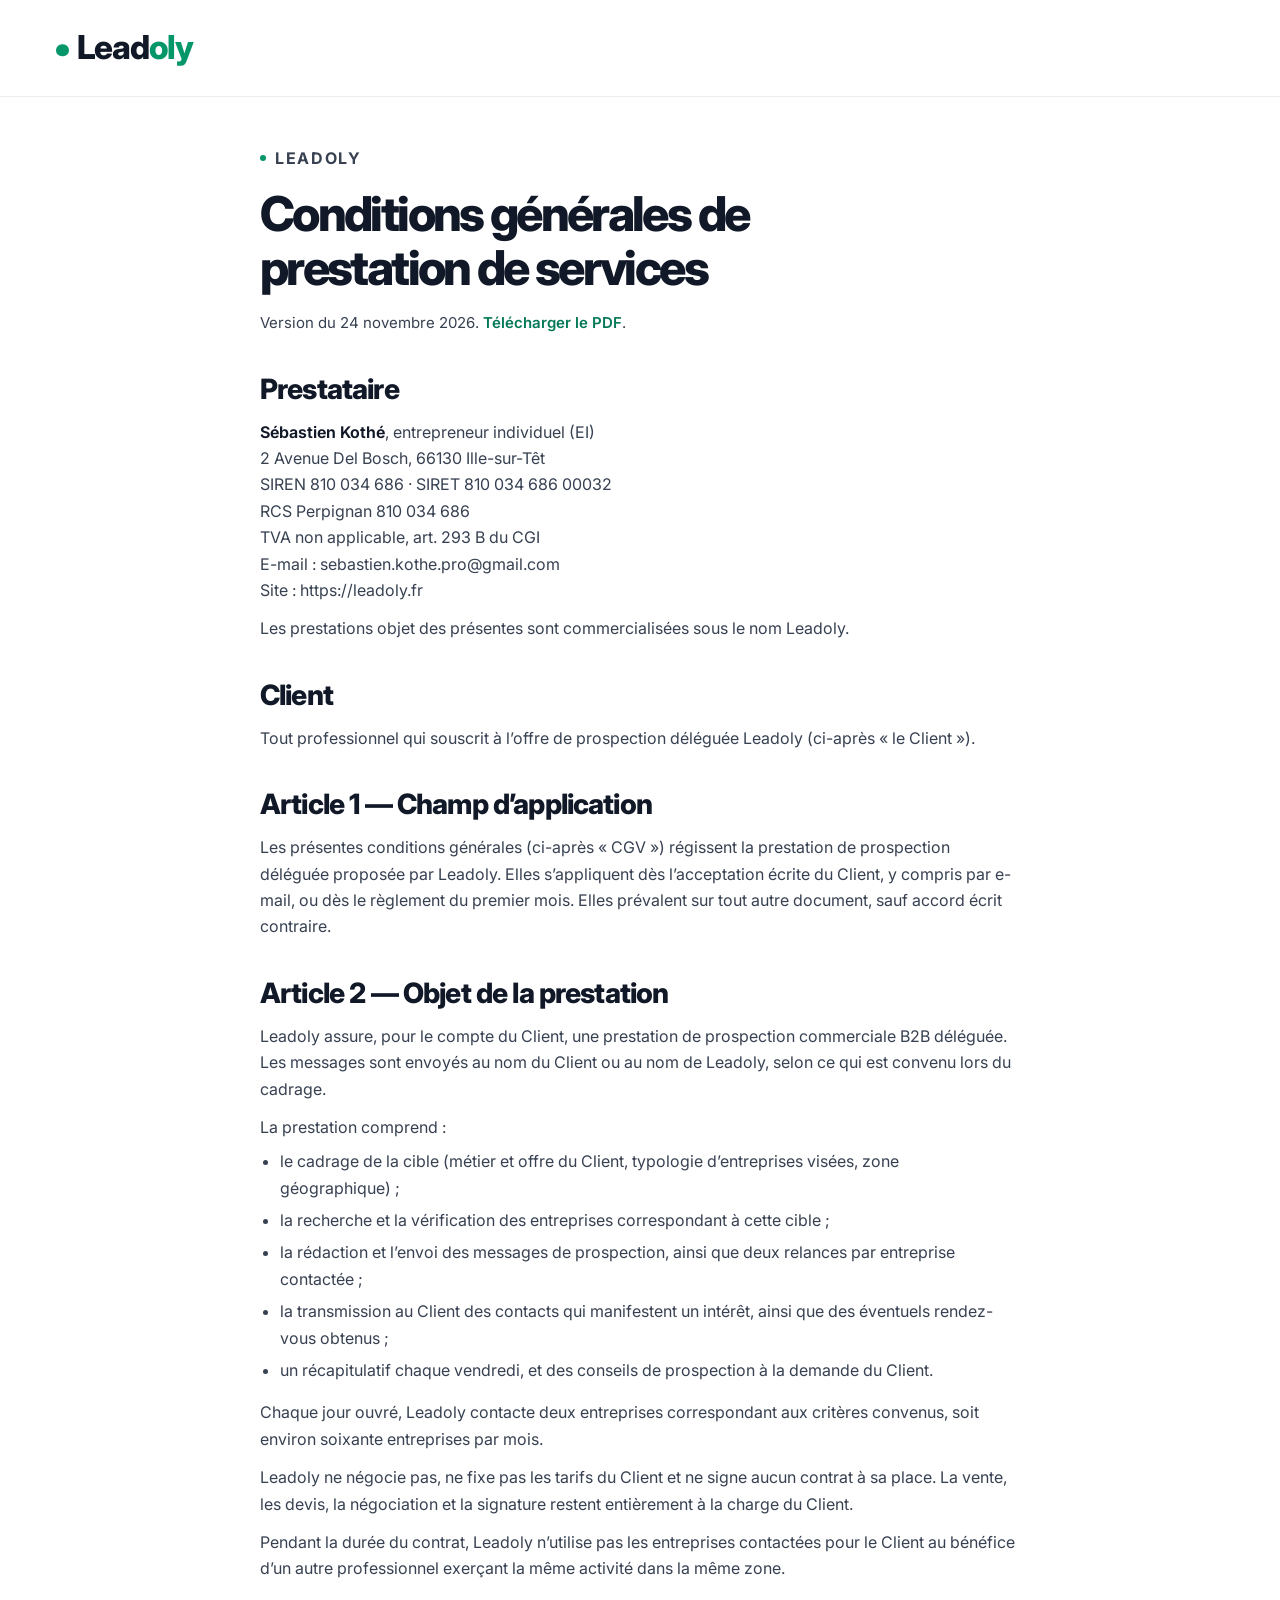
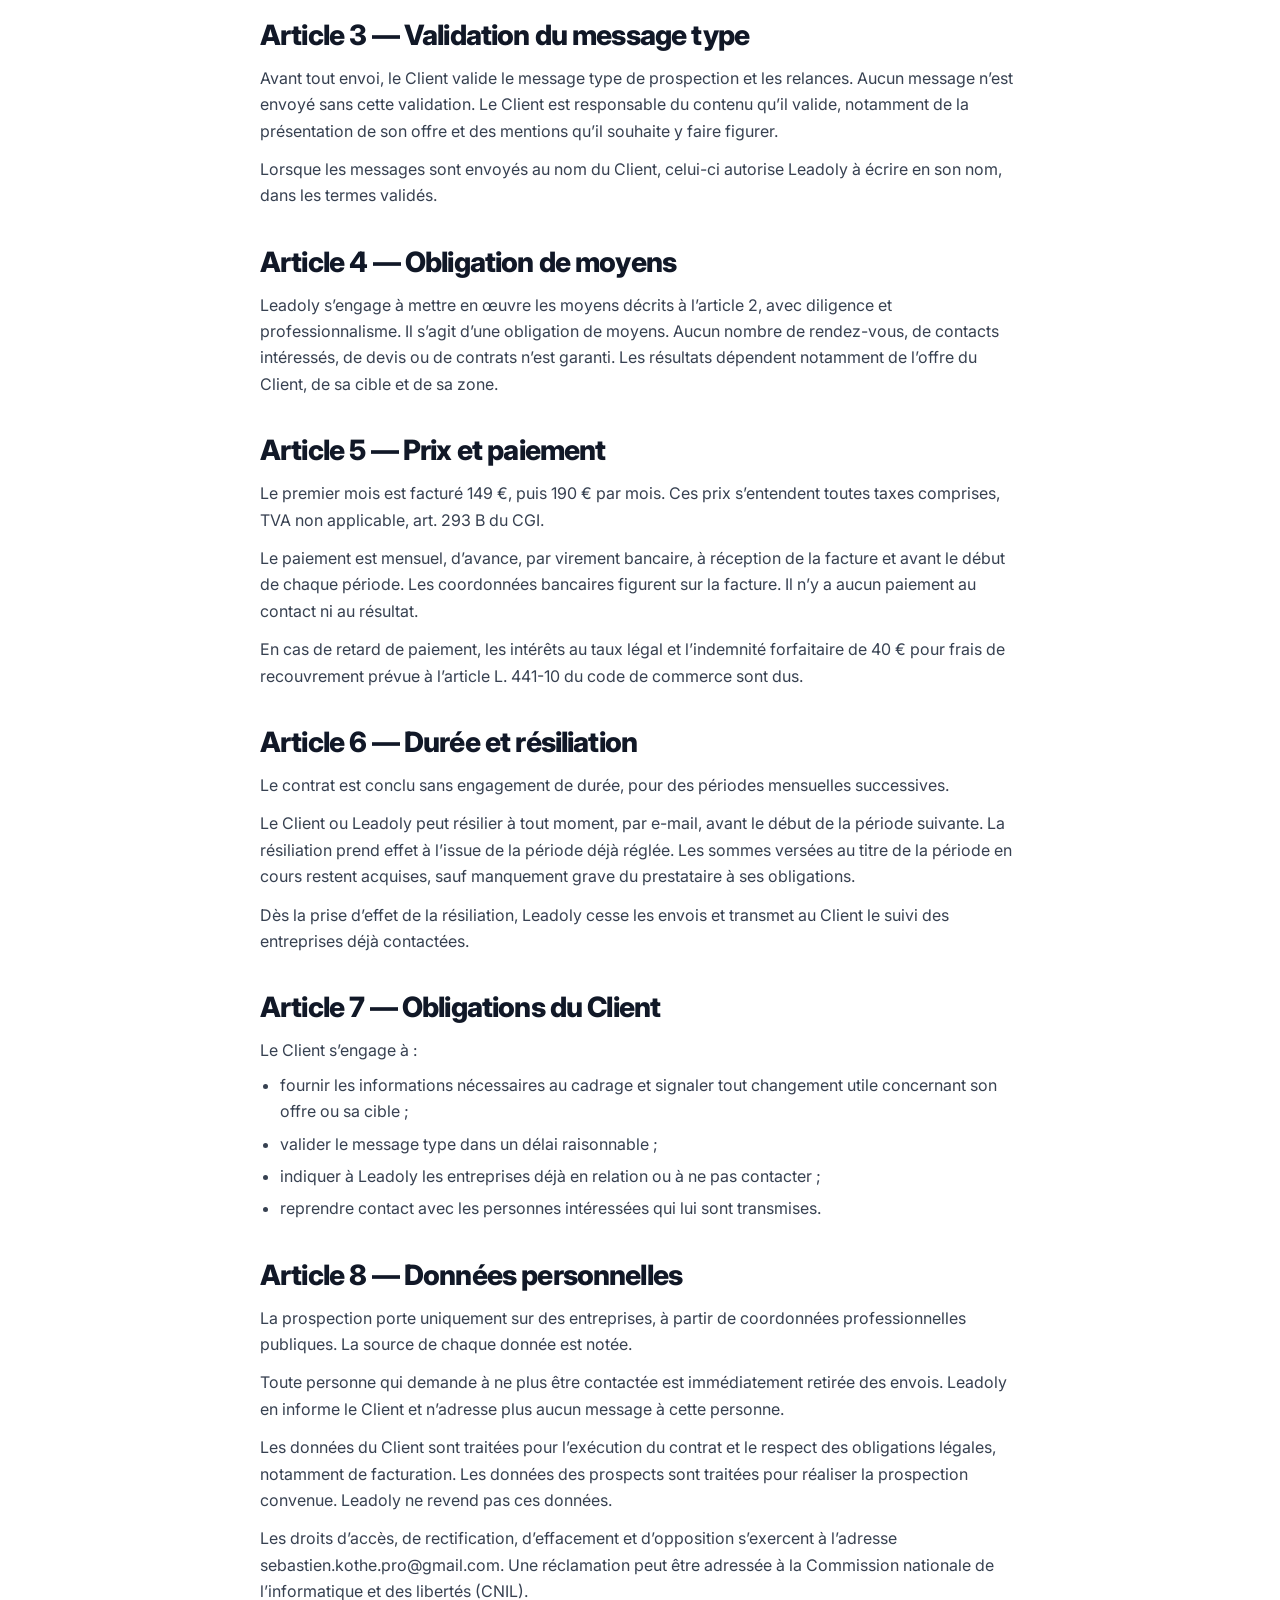
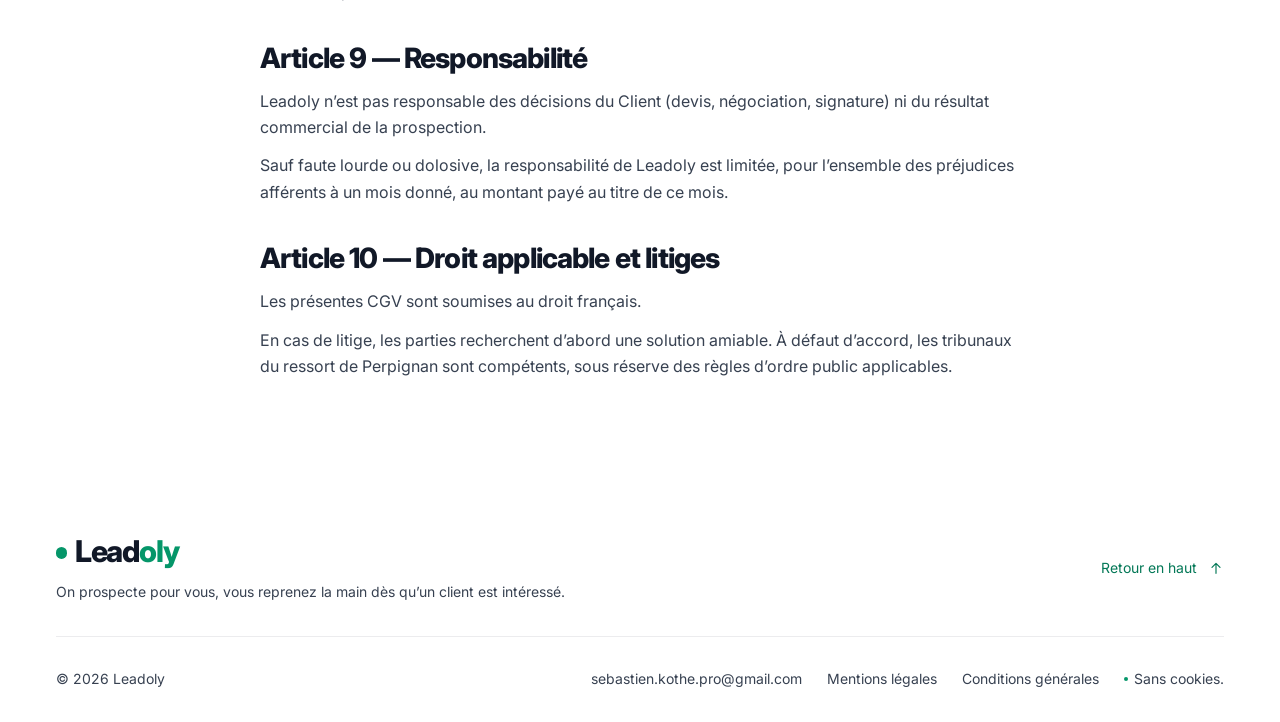
==== cgv/index.html @ 4cc39c80 "Textes : retrait de l'offre de listes, un seul volume, page Conditions générales Le site ne vend plu" ====
<!doctype html>
<html lang="fr" class="cgv-page">
<head>
  <meta charset="utf-8">
  <meta name="viewport" content="width=device-width, initial-scale=1">
  <title>Conditions générales de prestation — Leadoly</title>
  <meta name="description" content="Conditions générales de la prospection déléguée Leadoly : cadrage, contacts, relances, tarifs, durée, données personnelles et responsabilité.">
  <meta name="robots" content="index, follow">
  <meta name="theme-color" content="#059669">
  <meta name="color-scheme" content="light">
  <link rel="canonical" href="https://leadoly.fr/cgv/">
  <link rel="icon" href="/favicon.ico" sizes="16x16 32x32 48x48">
  <link rel="icon" href="/assets/favicon.svg" type="image/svg+xml">
  <link rel="icon" href="/assets/favicon-32.png" type="image/png" sizes="32x32">
  <link rel="apple-touch-icon" href="/apple-touch-icon.png">
  <link rel="preload" href="/assets/fonts/Inter-latin.var.woff2" as="font" type="font/woff2" crossorigin>
  <link rel="stylesheet" href="/css/style.css">
  <meta property="og:type" content="website">
  <meta property="og:locale" content="fr_FR">
  <meta property="og:site_name" content="Leadoly">
  <meta property="og:url" content="https://leadoly.fr/cgv/">
  <meta property="og:title" content="Conditions générales de prestation — Leadoly">
  <meta property="og:description" content="Conditions générales de la prospection déléguée Leadoly : cadrage, contacts, relances, tarifs, durée, données personnelles et responsabilité.">
  <meta property="og:image" content="https://leadoly.fr/assets/og-image.png">
  <meta property="og:image:width" content="1200">
  <meta property="og:image:height" content="630">
  <meta name="twitter:card" content="summary_large_image">
  <meta name="twitter:title" content="Conditions générales de prestation — Leadoly">
  <meta name="twitter:description" content="Conditions générales de la prospection déléguée Leadoly : cadrage, contacts, relances, tarifs, durée, données personnelles et responsabilité.">
  <meta name="twitter:image" content="https://leadoly.fr/assets/og-image.png">
  <script type="application/ld+json">
  {
    "@context": "https://schema.org",
    "@type": "WebPage",
    "@id": "https://leadoly.fr/cgv/#webpage",
    "url": "https://leadoly.fr/cgv/",
    "name": "Conditions générales de prestation — Leadoly",
    "description": "Conditions générales de la prospection déléguée Leadoly : cadrage, contacts, relances, tarifs, durée, données personnelles et responsabilité.",
    "inLanguage": "fr-FR",
    "dateModified": "2026-11-24",
    "isPartOf": { "@id": "https://leadoly.fr/#website" },
    "about": { "@id": "https://leadoly.fr/#organization" }
  }
  </script>
  <script src="/js/analytics.js" defer></script>
</head>
<body>
  <a href="#contenu" class="skip-link">Aller au contenu</a>
  <header class="site-header">
    <div class="container">
      <a class="brand" href="/" aria-label="Leadoly, retour à l’accueil"><span class="brand-dot" aria-hidden="true"></span><span>Lead<span class="brand-accent">oly</span></span></a>
    </div>
  </header>
  <main class="cgv-main" id="contenu">
    <article class="container cgv-doc">
      <p class="eyebrow"><span class="status-dot" aria-hidden="true"></span>LEADOLY</p>
      <h1>Conditions générales de prestation de services</h1>
      <p class="cgv-meta">Version du 24 novembre 2026. <a href="/cgv/CGV_Leadoly.pdf">Télécharger le PDF</a>.</p>

      <h2>Prestataire</h2>
      <p><strong>Sébastien Kothé</strong>, entrepreneur individuel (EI)<br>
      2 Avenue Del Bosch, 66130 Ille-sur-Têt<br>
      SIREN 810 034 686 · SIRET 810 034 686 00032<br>
      RCS Perpignan 810 034 686<br>
      TVA non applicable, art. 293 B du CGI<br>
      E-mail : <a href="mailto:sebastien.kothe.pro@gmail.com">sebastien.kothe.pro@gmail.com</a><br>
      Site : <a href="https://leadoly.fr/">https://leadoly.fr</a></p>
      <p>Les prestations objet des présentes sont commercialisées sous le nom Leadoly.</p>

      <h2>Client</h2>
      <p>Tout professionnel qui souscrit à l’offre de prospection déléguée Leadoly (ci-après « le Client »).</p>

      <h2>Article 1 — Champ d’application</h2>
      <p>Les présentes conditions générales (ci-après « CGV ») régissent la prestation de prospection déléguée proposée par Leadoly. Elles s’appliquent dès l’acceptation écrite du Client, y compris par e-mail, ou dès le règlement du premier mois. Elles prévalent sur tout autre document, sauf accord écrit contraire.</p>

      <h2>Article 2 — Objet de la prestation</h2>
      <p>Leadoly assure, pour le compte du Client, une prestation de prospection commerciale B2B déléguée. Les messages sont envoyés au nom du Client ou au nom de Leadoly, selon ce qui est convenu lors du cadrage.</p>
      <p>La prestation comprend :</p>
      <ul>
        <li>le cadrage de la cible (métier et offre du Client, typologie d’entreprises visées, zone géographique) ;</li>
        <li>la recherche et la vérification des entreprises correspondant à cette cible ;</li>
        <li>la rédaction et l’envoi des messages de prospection, ainsi que deux relances par entreprise contactée ;</li>
        <li>la transmission au Client des contacts qui manifestent un intérêt, ainsi que des éventuels rendez-vous obtenus ;</li>
        <li>un récapitulatif chaque vendredi, et des conseils de prospection à la demande du Client.</li>
      </ul>
      <p>Chaque jour ouvré, Leadoly contacte deux entreprises correspondant aux critères convenus, soit environ soixante entreprises par mois.</p>
      <p>Leadoly ne négocie pas, ne fixe pas les tarifs du Client et ne signe aucun contrat à sa place. La vente, les devis, la négociation et la signature restent entièrement à la charge du Client.</p>
      <p>Pendant la durée du contrat, Leadoly n’utilise pas les entreprises contactées pour le Client au bénéfice d’un autre professionnel exerçant la même activité dans la même zone.</p>

      <h2>Article 3 — Validation du message type</h2>
      <p>Avant tout envoi, le Client valide le message type de prospection et les relances. Aucun message n’est envoyé sans cette validation. Le Client est responsable du contenu qu’il valide, notamment de la présentation de son offre et des mentions qu’il souhaite y faire figurer.</p>
      <p>Lorsque les messages sont envoyés au nom du Client, celui-ci autorise Leadoly à écrire en son nom, dans les termes validés.</p>

      <h2>Article 4 — Obligation de moyens</h2>
      <p>Leadoly s’engage à mettre en œuvre les moyens décrits à l’article 2, avec diligence et professionnalisme. Il s’agit d’une obligation de moyens. Aucun nombre de rendez-vous, de contacts intéressés, de devis ou de contrats n’est garanti. Les résultats dépendent notamment de l’offre du Client, de sa cible et de sa zone.</p>

      <h2>Article 5 — Prix et paiement</h2>
      <p>Le premier mois est facturé 149 €, puis 190 € par mois. Ces prix s’entendent toutes taxes comprises, TVA non applicable, art. 293 B du CGI.</p>
      <p>Le paiement est mensuel, d’avance, par virement bancaire, à réception de la facture et avant le début de chaque période. Les coordonnées bancaires figurent sur la facture. Il n’y a aucun paiement au contact ni au résultat.</p>
      <p>En cas de retard de paiement, les intérêts au taux légal et l’indemnité forfaitaire de 40 € pour frais de recouvrement prévue à l’article L. 441-10 du code de commerce sont dus.</p>

      <h2>Article 6 — Durée et résiliation</h2>
      <p>Le contrat est conclu sans engagement de durée, pour des périodes mensuelles successives.</p>
      <p>Le Client ou Leadoly peut résilier à tout moment, par e-mail, avant le début de la période suivante. La résiliation prend effet à l’issue de la période déjà réglée. Les sommes versées au titre de la période en cours restent acquises, sauf manquement grave du prestataire à ses obligations.</p>
      <p>Dès la prise d’effet de la résiliation, Leadoly cesse les envois et transmet au Client le suivi des entreprises déjà contactées.</p>

      <h2>Article 7 — Obligations du Client</h2>
      <p>Le Client s’engage à :</p>
      <ul>
        <li>fournir les informations nécessaires au cadrage et signaler tout changement utile concernant son offre ou sa cible ;</li>
        <li>valider le message type dans un délai raisonnable ;</li>
        <li>indiquer à Leadoly les entreprises déjà en relation ou à ne pas contacter ;</li>
        <li>reprendre contact avec les personnes intéressées qui lui sont transmises.</li>
      </ul>

      <h2>Article 8 — Données personnelles</h2>
      <p>La prospection porte uniquement sur des entreprises, à partir de coordonnées professionnelles publiques. La source de chaque donnée est notée.</p>
      <p>Toute personne qui demande à ne plus être contactée est immédiatement retirée des envois. Leadoly en informe le Client et n’adresse plus aucun message à cette personne.</p>
      <p>Les données du Client sont traitées pour l’exécution du contrat et le respect des obligations légales, notamment de facturation. Les données des prospects sont traitées pour réaliser la prospection convenue. Leadoly ne revend pas ces données.</p>
      <p>Les droits d’accès, de rectification, d’effacement et d’opposition s’exercent à l’adresse <a href="mailto:sebastien.kothe.pro@gmail.com">sebastien.kothe.pro@gmail.com</a>. Une réclamation peut être adressée à la Commission nationale de l’informatique et des libertés (CNIL).</p>

      <h2>Article 9 — Responsabilité</h2>
      <p>Leadoly n’est pas responsable des décisions du Client (devis, négociation, signature) ni du résultat commercial de la prospection.</p>
      <p>Sauf faute lourde ou dolosive, la responsabilité de Leadoly est limitée, pour l’ensemble des préjudices afférents à un mois donné, au montant payé au titre de ce mois.</p>

      <h2>Article 10 — Droit applicable et litiges</h2>
      <p>Les présentes CGV sont soumises au droit français.</p>
      <p>En cas de litige, les parties recherchent d’abord une solution amiable. À défaut d’accord, les tribunaux du ressort de Perpignan sont compétents, sous réserve des règles d’ordre public applicables.</p>
    </article>
  </main>
  <footer class="site-footer">
    <div class="container">
      <div class="footer-top">
        <div>
          <a class="brand" href="/" aria-label="Leadoly, retour à l’accueil"><span class="brand-dot" aria-hidden="true"></span><span>Lead<span class="brand-accent">oly</span></span></a>
          <p>On prospecte pour vous, vous reprenez la main dès qu’un client est intéressé.</p>
        </div>
        <a class="back-top" href="#contenu">Retour en haut<svg class="icon" aria-hidden="true" viewBox="0 0 24 24" fill="none" stroke="currentColor" stroke-width="1.75" stroke-linecap="round" stroke-linejoin="round"><path d="M4 12h15m-6-6 6 6-6 6"/></svg></a>
      </div>
      <div class="footer-bottom">
        <span>© 2026 Leadoly</span>
        <a href="mailto:sebastien.kothe.pro@gmail.com">sebastien.kothe.pro@gmail.com</a>
        <a href="/#mentions">Mentions légales</a>
        <a href="/cgv/">Conditions générales</a>
        <span class="footer-privacy"><span class="status-dot" aria-hidden="true"></span>Sans cookies.</span>
      </div>
    </div>
  </footer>
</body>
</html>
---- css/style.css ----
@font-face{font-family:Inter;font-style:normal;font-weight:100 900;font-display:swap;src:url('../assets/fonts/Inter-latin.var.woff2') format('woff2')}
:root{--ink:#111827;--body:#374151;--muted:#374151;--green:#059669;--green-dark:#047857;--mint:#ecfdf5;--line:rgba(17,24,39,.08);--ease:cubic-bezier(.2,.7,.2,1);--shadow:0 30px 70px rgba(6,52,40,.12)}
*,*:before,*:after{box-sizing:border-box}html{scroll-behavior:smooth;scroll-padding-top:104px}body{margin:0;color:var(--body);background:#fff;font-family:Inter,system-ui,-apple-system,"Segoe UI",Roboto,sans-serif;font-size:16px;line-height:1.6;-webkit-font-smoothing:antialiased}h1,h2,h3,p,figure,blockquote{margin:0}h1,h2,h3{color:var(--ink);text-wrap:balance}h1,h2{font-weight:800;letter-spacing:-.055em}h2{font-size:clamp(36px,4vw,54px);line-height:1.09}h2>span{color:var(--green)}a{color:inherit;text-decoration:none}button,input,select{font:inherit}button,a,input,select{-webkit-tap-highlight-color:transparent}button{cursor:pointer}a,button{touch-action:manipulation}a:focus-visible,button:focus-visible,input:focus-visible,select:focus-visible,[tabindex="-1"]:focus-visible{outline:3px solid var(--green-dark);outline-offset:5px}::selection{color:#064e3b;background:#d1fae5}[hidden]{display:none!important}.container{width:calc(100% - 112px);max-width:1200px;margin-inline:auto}.section-pad{padding-block:clamp(80px,8.5vw,124px)}.icon{width:24px;height:24px;fill:none;stroke:currentColor;stroke-width:1.75;stroke-linecap:round;stroke-linejoin:round;flex-shrink:0}.icon-library{position:absolute;width:0;height:0;overflow:hidden}.sr-only{position:absolute;width:1px;height:1px;padding:0;margin:-1px;overflow:hidden;clip:rect(0,0,0,0);white-space:nowrap;border:0}.skip-link{position:fixed;top:12px;left:16px;padding:12px 20px;background:var(--green-dark);color:white;border-radius:12px;z-index:100;transform:translateY(-150%)}.skip-link:focus{transform:translateY(0)}.brand{display:inline-flex;align-items:center;font-size:33px;line-height:1.2;letter-spacing:-.04em;font-weight:800;color:var(--ink);flex-shrink:0}.brand-dot{height:.38em;width:.38em;background:var(--green);border-radius:50%;margin-right:.25em;transform:translateY(.065em)}.brand-accent{color:var(--green)}.eyebrow{display:flex;align-items:center;gap:9px;font-size:12px;font-weight:700;line-height:1.5;letter-spacing:.105em;color:var(--green-dark)}.status-dot{display:inline-block;width:6px;height:6px;flex-shrink:0;background:var(--green);border-radius:50%}.pill{width:max-content;max-width:100%;border:1px solid rgba(4,120,87,.12);background:rgba(255,255,255,.74);padding:9px 12px;border-radius:99px}.pill .status-dot{box-shadow:0 0 0 4px #d1fae5}.button{display:inline-flex;align-items:center;justify-content:center;gap:20px;padding:16px 21px;min-height:56px;background:var(--green-dark);border:1px solid transparent;color:#fff;border-radius:12px;font-size:14px;font-weight:600;line-height:1.4;transition:transform .4s var(--ease)}.button .icon{width:19px;height:19px;transition:transform .4s var(--ease)}.button:hover{background:#065f46;transform:translateY(-3px);box-shadow:0 12px 28px rgba(6,78,59,.15)}.button:hover .icon{transform:translateX(3px)}.button-small{min-height:44px;font-size:14px;padding:11px 15px;gap:14px;border-radius:10px}.text-link{display:inline-flex;align-items:center;gap:10px;min-height:44px;font-size:14px;font-weight:600;color:var(--green-dark)}.text-link .icon{width:17px;height:17px;transition:transform .4s var(--ease)}.text-link:hover .icon{transform:translateX(4px)}
.site-header{position:sticky;top:0;z-index:30;background:rgba(255,255,255,.86);backdrop-filter:blur(20px);-webkit-backdrop-filter:blur(20px);border-bottom:1px solid var(--line)}.header-inner{display:flex;align-items:center;justify-content:space-between;height:86px;gap:24px}.desktop-nav{display:flex;align-items:center;gap:25px;margin-left:auto;margin-right:8px}.desktop-nav>a{font-size:14px;display:flex;align-items:center;position:relative;min-height:44px;white-space:nowrap;transition:transform .3s var(--ease)}.desktop-nav>a:after{content:"";position:absolute;left:0;bottom:6px;right:0;height:2px;background:var(--green-dark);transform:scaleX(0);transform-origin:left;transition:transform .4s var(--ease)}.desktop-nav>a:hover,.desktop-nav>a[aria-current]{color:var(--green-dark)}.desktop-nav>a[aria-current]:after{transform:scaleX(1)}.menu-toggle{display:none;position:relative;border:1px solid var(--line);background:transparent;width:44px;height:44px;border-radius:10px;flex-shrink:0;align-items:center;justify-content:center}.menu-toggle span{position:absolute;width:19px;height:1.5px;background:var(--ink);transition:transform .3s var(--ease)}.menu-toggle span:first-child{transform:translateY(-4px)}.menu-toggle span:last-child{transform:translateY(4px)}.menu-toggle[aria-expanded=true] span:first-child{transform:rotate(45deg)}.menu-toggle[aria-expanded=true] span:last-child{transform:rotate(-45deg)}.mobile-menu{display:none}
.hero{position:relative;isolation:isolate;overflow:hidden;background:linear-gradient(115deg,#eefbf5 0%,#f7f7fb 61%,#fff 100%)}.hero-glow{position:absolute;right:-140px;top:-130px;width:900px;height:820px;background:radial-gradient(ellipse,rgba(167,243,208,.35),transparent 65%);z-index:-1;pointer-events:none}.hero-inner{display:grid;grid-template-columns:5.2fr 6.8fr;gap:30px;align-items:center;padding-top:76px;padding-bottom:76px;min-height:698px}.hero-copy{position:relative;z-index:3}.hero h1{margin-top:25px;font-size:clamp(50px,5.4vw,76px);line-height:1.035;letter-spacing:-.06em}.hero h1>span{color:var(--green);white-space:nowrap}.hero-description{font-size:15px;line-height:1.8;max-width:408px;margin-top:26px}.hero-description strong{font-weight:600;color:#1f2937}.hero-audience{font-size:14px;line-height:1.8;margin-top:12px;color:var(--muted)}.hero-actions{display:flex;align-items:flex-start;flex-direction:column;gap:10px;margin-top:27px}.hero-actions .text-link{margin-left:3px}.hero-note{font-size:14px;color:var(--muted);display:flex;align-items:center;gap:7px;margin-top:12px}.hero-note .icon{width:14px;height:14px;color:var(--green-dark)}.hero-stage{position:relative;min-width:0;height:510px;margin:0 -10px 0 -5px}.stage-dots{position:absolute;inset:0 -25px 20px -30px;background-image:radial-gradient(#04785725 .8px,transparent .8px);background-size:19px 19px;mask-image:radial-gradient(ellipse at 55% 45%,#000 15%,transparent 68%)}.stage-orbit{position:absolute;width:580px;height:390px;max-width:110%;border:1px solid #05966915;border-radius:50%;top:43px;left:0;transform:rotate(-23deg)}.stage-orbit:after{content:"";position:absolute;width:9px;height:9px;border-radius:50%;background:#059669;left:65px;top:30px;box-shadow:0 0 0 7px #0596690b}.product-composition{position:absolute;inset:0;transform:translate(var(--px,0px),var(--py,0px));transition:transform .7s var(--ease)}.sheet-back{position:absolute;top:88px;left:15px;right:-5px;height:300px;background:#e0f6eb;border:1px solid rgba(4,120,87,.06);border-radius:18px;transform:rotate(-7deg)}.sheet-window{position:absolute;top:63px;left:0;width:calc(100% + 12px);border:1px solid rgba(4,120,87,.09);background:#fff;border-radius:18px;overflow:hidden;transform:perspective(1400px) rotateY(-7deg) rotateX(5deg) rotateZ(-3deg);box-shadow:0 28px 65px rgba(6,52,40,.12),0 3px 7px rgba(6,52,40,.03);font-variant-numeric:tabular-nums}.sheet-titlebar{padding:20px;display:flex;align-items:center;gap:11px}.sheet-icon{width:35px;height:41px;border-radius:6px;background:var(--green-dark);display:grid;place-items:center;color:#fff}.sheet-icon .icon{width:23px;height:23px}.sheet-titlebar>div>b{display:block;color:var(--ink);font-size:14px;font-weight:650}.sheet-titlebar>div>span{display:block;font-size:9px;color:var(--muted);margin-top:3px}.sheet-status{font-size:8px;display:flex;align-items:center;gap:4px;margin-left:auto;color:var(--green-dark);white-space:nowrap}.sheet-status .icon{width:12px;height:12px}.sheet-toolbar{display:flex;align-items:center;gap:17px;padding:9px 18px;border-top:1px solid #f3f4f6;border-bottom:1px solid #eff1f2;font-size:9px;background:#f9fafb}.toolbar-divider{width:1px;height:16px;background:var(--line)}.toolbar-font{display:flex;gap:18px}.toolbar-bold{font-weight:800}.toolbar-lines{font-size:12px;line-height:1}.sheet-toolbar>.icon{margin-left:auto;width:12px;height:12px;color:var(--muted)}.formula-bar{display:flex;align-items:center;gap:14px;height:30px;font-size:9px;color:var(--muted)}.formula-bar>span:first-child{border-right:1px solid var(--line);padding-inline:15px 28px;color:var(--body)}.formula-symbol{font-family:Georgia,serif;font-size:14px;font-style:italic}.sheet-grid{overflow:hidden;padding-bottom:18px}.sheet-grid table{border-collapse:collapse;width:100%;table-layout:fixed;font-size:9px;white-space:nowrap;line-height:1.4}.col-index{width:25px}.col-name{width:25%}.col-sector{width:16%}.col-city{width:18%}.col-rating{width:9%}.col-score{width:11%}.col-mail{width:0}.col-phone{width:0}.sheet-grid th,.sheet-grid td{border:1px solid #edf1ef;height:41px;padding:6px 9px;overflow:hidden;text-overflow:clip}.sheet-grid tr>th:first-child{font-weight:400;text-align:center;color:var(--muted);background:#f9fafb;font-size:8px;padding:0}.column-letters th{height:22px;font-size:8px;text-align:center;background:#f9fafb;color:var(--muted);font-weight:400}.column-headings th{font-weight:600;text-align:left;color:#065f46;background:#ecfdf5;height:35px}.sheet-grid .column-letters th:nth-child(1){width:4%}.sheet-grid .column-letters th:nth-child(2){width:19%}.sheet-grid .column-letters th:nth-child(3){width:14%}.sheet-grid .column-letters th:nth-child(4){width:17%}.sheet-grid .column-letters th:nth-child(5){width:8%}.sheet-grid .column-letters th:nth-child(6){width:10%}.sheet-grid .column-letters th:nth-child(7){width:16%}.sheet-grid .column-letters th:nth-child(8){width:12%}.selected-row td{background:#f2fbf7}.selected-row td:nth-child(2){position:relative;box-shadow:inset 0 0 0 1.5px var(--green)}.table-score{display:inline-block;background:#d1fae5;color:#047857;padding:3px 6px;border-radius:4px;font-size:8px;font-weight:700}.blurred{display:inline-block;filter:blur(12px);user-select:none;pointer-events:none}.sheet-grid .blurred{font-size:10px;color:#4b5563;letter-spacing:-.3px}.sheet-bottom{display:flex;align-items:center;height:38px;border-top:1px solid var(--line);background:#f9fafb;padding:0 15px;gap:18px;font-size:9px}.sheet-add{font-size:17px;color:var(--muted)}.sheet-tab{display:flex;align-items:center;gap:7px;background:#d1fae5;color:#065f46;height:100%;padding:0 12px;font-weight:600}.sheet-tab .icon{height:12px;width:12px}.sheet-tab>span{margin-left:8px}.sheet-bottom-note{margin-left:auto;color:var(--muted);font-size:8px}.floating-found{position:absolute;right:-13px;top:12px;padding:13px 17px 13px 12px;display:flex;align-items:center;gap:10px;background:#fff;border:1px solid rgba(4,120,87,.08);border-radius:14px;box-shadow:0 12px 32px rgba(6,52,40,.08);transform:rotate(3deg);z-index:2}.found-check{display:grid;place-items:center;background:#d1fae5;color:var(--green-dark);width:32px;height:32px;border-radius:50%}.found-check .icon{width:18px;height:18px}.floating-found b{display:block;font-size:10px;color:var(--ink);font-weight:650}.floating-found small{display:block;font-size:8px;color:var(--muted);margin-top:2px}.hero-prospect-card{position:absolute;right:-20px;top:306px;width:310px;padding:20px 22px 17px;background:#fff;border:1px solid rgba(4,120,87,.1);border-radius:20px;box-shadow:0 22px 55px rgba(6,52,40,.14);transform:rotate(4deg);z-index:3}.mini-card-top{display:flex;gap:10px;align-items:center;position:relative}.store-avatar{width:49px;height:49px;border-radius:14px;background:var(--mint);color:var(--green-dark);display:grid;place-items:center;flex-shrink:0}.store-avatar .icon{height:25px;width:25px}.mini-card-top .store-avatar{width:35px;height:35px;border-radius:10px}.mini-card-top .store-avatar .icon{height:20px;width:20px}.mini-card-top>div{min-width:0}.mini-card-top b{font-size:11px;color:var(--ink);font-weight:700;white-space:nowrap}.mini-card-top div>span{display:block;font-size:9px;color:var(--muted);margin-top:3px}.mini-card-label{position:absolute;right:0;top:-27px;font-size:7px;color:#065f46;font-weight:700;letter-spacing:.08em;background:#d1fae5;padding:4px 7px;border-radius:4px}.mini-score{display:flex;align-items:baseline;justify-content:space-between;font-size:10px;font-weight:600;color:#065f46;margin-top:16px}.mini-score>b{font-size:26px;line-height:1;font-weight:800;letter-spacing:-.05em}.mini-score>b>span{font-size:11px;letter-spacing:-.03em}.score-track{height:7px;border-radius:99px;background:#a7f3d0;overflow:hidden}.score-track>span{height:100%;width:80%;display:block;border-radius:99px;background:var(--green);transform-origin:left;transition:transform 1s var(--ease)}.hero-prospect-card .score-track{margin-top:8px;height:6px}.mini-found{margin-top:14px;padding-top:11px;border-top:1px solid var(--line);font-size:9px;color:var(--green-dark);display:flex;align-items:center;gap:5px;font-weight:600}.mini-found .icon{width:12px;height:12px}.mini-contact{display:flex;justify-content:space-between;gap:10px;font-size:7px;color:var(--muted);margin-top:9px;line-height:1.4}.mini-contact>span{max-width:60%;white-space:nowrap;overflow:hidden}.mini-source{font-size:8px;margin-left:auto;color:var(--muted);font-weight:400}.hero-stage figcaption{position:absolute;bottom:-8px;left:0;right:0;text-align:center;font-size:12px;color:var(--muted)}.reassurance{display:flex;align-items:center;justify-content:space-between;border-top:1px solid rgba(4,120,87,.1);min-height:89px;padding-block:20px;gap:24px}.reassurance>span{display:flex;align-items:center;gap:10px;font-size:14px;color:var(--body)}.reassurance .icon{width:17px;height:17px;color:var(--green-dark)}.reassurance>span:not(:last-child):after{content:"";height:24px;width:1px;background:rgba(4,120,87,.1);margin-left:clamp(25px,5vw,80px)}
.content-section{background:#fff}.content-layout{display:grid;grid-template-columns:1.05fr 1fr;gap:85px;align-items:center}.content-copy h2{margin-top:23px}.section-lead{font-size:15px;line-height:1.8;margin-top:23px;max-width:430px}.field-grid{display:grid;grid-template-columns:1fr 1fr;gap:28px 20px;margin-top:35px}.field-item{display:flex;gap:12px;align-items:flex-start}.field-item>.icon{width:20px;height:20px;color:var(--green-dark);margin-top:2px}.field-item h3{font-size:14px;line-height:1.7;font-weight:650;letter-spacing:-.015em}.field-item p{font-size:14px;line-height:1.7;margin-top:3px;color:var(--muted)}.prospect-showcase{position:relative;background:linear-gradient(145deg,#ecfdf5,#f7f7fb 90%);border-radius:32px;padding:33px 25px 24px}.showcase-label{display:flex;align-items:center;gap:9px;font-size:12px;color:var(--green-dark);font-weight:600;letter-spacing:.09em;margin-left:7px;margin-bottom:25px}.tiny-line{width:19px;height:1px;background:var(--green)}.prospect-card{position:relative;background:#fff;box-shadow:0 20px 45px rgba(6,52,40,.08);border:1px solid rgba(17,24,39,.04);padding:27px;border-radius:24px;transition:transform .6s var(--ease);font-variant-numeric:tabular-nums}.prospect-card:hover{transform:translateY(-4px);box-shadow:0 25px 55px rgba(6,52,40,.13)}.prospect-top{display:flex;align-items:center;gap:13px}.prospect-top>div{min-width:0}.prospect-top h3{font-size:16px;line-height:1.2;white-space:nowrap;max-width:100%;overflow:hidden}.prospect-tags{display:flex;gap:7px;align-items:center;margin-top:12px;flex-wrap:wrap}.badge{display:inline-block;background:#d1fae5;color:var(--green-dark);padding:4px 8px;border-radius:6px;font-size:14px;font-weight:600}.city-tag{display:flex;align-items:center;gap:3px;color:var(--body);font-size:14px}.city-tag .icon{width:12px;height:12px}.prospect-score{padding:18px;background:#ecfdf5;border-radius:15px;margin-top:24px}.prospect-score>div:first-child{display:flex;justify-content:space-between;align-items:center;gap:10px;color:#064e3b;font-size:14px;font-weight:650}.prospect-score b{font-size:32px;letter-spacing:-.06em;line-height:1}.prospect-score b>span{font-size:14px;letter-spacing:-.02em}.prospect-score .score-track{margin-top:12px}.prospect-score p{font-size:14px;color:#065f46;margin-top:8px}.prospect-signals{display:flex;align-items:center;gap:9px;justify-content:space-between;margin-top:18px}.alert-signal{padding:6px 8px;color:#dc2626;background:#fff7f7;border-radius:7px;font-size:14px;font-weight:500}.rating{display:flex;align-items:center;gap:5px;font-size:14px;font-weight:600;white-space:nowrap;color:var(--body)}.amber-star{color:#f59e0b;font-size:17px;line-height:1}.contact-preview{margin-top:20px}.contact-preview>p{display:flex;align-items:center;gap:5px;color:var(--green-dark);font-size:14px}.contact-preview>p>.icon{width:15px;height:15px}.contact-preview strong{font-weight:600}.source-tag{margin-left:auto;font-size:14px;border:1px solid var(--line);border-radius:4px;padding:2px 5px;color:var(--muted)}.contact-lines{display:flex;flex-direction:column;gap:7px;margin-top:10px;padding-left:21px;font-size:14px;line-height:1.7}.contact-lines .blurred{width:max-content;max-width:100%}.web-preview{display:flex;gap:7px;align-items:center;font-size:14px;margin-top:11px;color:var(--muted)}.web-preview .icon{width:13px;height:13px}.personal-hook{margin-top:20px;padding:16px;background:#f9fafb;border-radius:12px}.personal-hook>span{display:flex;align-items:center;gap:7px;font-size:12px;letter-spacing:.06em;color:var(--green-dark);font-weight:700}.personal-hook .icon{height:13px;width:13px}.personal-hook blockquote{font-size:14px;font-style:italic;line-height:1.8;margin-top:9px;color:var(--body)}.card-footnote{border-top:1px solid var(--line);padding-top:14px;display:flex;align-items:center;gap:6px;font-size:14px;color:var(--muted);margin-top:18px}.card-footnote .icon{height:12px;width:12px;color:var(--green-dark)}.example-caption{font-size:12px;text-align:center;line-height:1.7;color:var(--muted);margin-top:18px}
.how-section{background:#f9fafb;border-top:1px solid rgba(17,24,39,.03);border-bottom:1px solid rgba(17,24,39,.03)}.section-heading{display:flex;align-items:flex-end;justify-content:space-between;gap:35px}.section-heading h2{margin-top:23px}.section-heading>p{font-size:14px;line-height:1.8;color:var(--muted);padding-bottom:4px}.steps{position:relative;display:grid;grid-template-columns:repeat(3,1fr);gap:60px;margin-top:56px}.step-line{position:absolute;left:25px;right:0;height:1px;background:#e4e9e6;top:24px;overflow:hidden}.step-line>span{display:block;width:100%;height:100%;background:#059669;transform-origin:left;transition:transform 1.6s var(--ease)}.step{position:relative}.step-number{width:49px;height:49px;display:grid;place-items:center;color:var(--green-dark);background:#f9fafb;border:1px solid #d8e8e0;border-radius:14px;font-weight:600;font-size:14px;position:relative;box-shadow:0 0 0 9px #f9fafb;font-variant-numeric:tabular-nums}.step-icon{position:absolute;right:6px;top:76px;color:var(--green-dark);width:32px;height:32px}.step h3{font-size:23px;font-weight:650;line-height:1.25;letter-spacing:-.035em;margin-top:26px;padding-right:35px}.step p{font-size:14px;line-height:1.85;color:var(--body);margin-top:16px;max-width:280px}.step-tag{display:flex;align-items:center;gap:7px;font-size:14px;color:var(--green-dark);margin-top:22px}.step-tag:before{content:"";width:4px;height:4px;border-radius:50%;background:var(--green)}
.commitments-section{background:#111827;position:relative;overflow:hidden;isolation:isolate}.commitment-orbit{position:absolute;height:620px;width:620px;border:1px solid #34d39912;border-radius:50%;right:-90px;top:-230px;z-index:-1}.commitment-orbit:before,.commitment-orbit:after{content:"";position:absolute;border:1px solid #34d3990a;border-radius:50%;inset:55px}.commitment-orbit:after{inset:110px}.commitments-section .eyebrow{color:#a7f3d0}.commitments-section .status-dot{background:#34d399}.commitments-section h2{color:#fff}.commitments-section h2>span{color:#34d399}.commitments-section .section-heading>p{color:#b2bdc9}.commitment-grid{display:grid;grid-template-columns:repeat(3,1fr);gap:20px;margin-top:44px}.commitment-card{position:relative;border-radius:22px;border:1px solid #ffffff12;padding:30px 26px 26px;background:linear-gradient(145deg,#ffffff06,#ffffff02);transition:transform .5s var(--ease);display:flex;flex-direction:column}.commitment-card:hover{transform:translateY(-5px);background:#ffffff07;border-color:#34d39930}.commitment-icon{height:45px;width:45px;background:#34d39910;display:grid;place-items:center;border-radius:13px;color:#34d399}.commitment-icon .icon{width:23px;height:23px}.commitment-number{position:absolute;right:25px;top:31px;font-size:14px;color:#a7f3d0;font-variant-numeric:tabular-nums}.commitment-card h3{font-size:23px;color:#fff;font-weight:600;line-height:1.25;letter-spacing:-.035em;margin-top:28px}.commitment-card p{font-size:14px;color:#c3ccd7;line-height:1.9;margin-top:18px;margin-bottom:27px}.commitment-bottom{display:flex;align-items:center;gap:6px;color:#a7f3d0;font-size:14px;line-height:1.6;border-top:1px solid #ffffff0d;padding-top:17px;margin-top:auto}.commitment-bottom .icon{height:13px;width:13px}
.sample-section{background:radial-gradient(ellipse at 8% 70%,#ecfdf5,transparent 60%),linear-gradient(110deg,#fff,#f7f7fb);position:relative}.sample-layout{display:grid;grid-template-columns:1fr 1fr;gap:90px;align-items:center}.sample-copy h2{margin-top:23px;font-size:clamp(36px,3.7vw,51px)}.sample-three{color:var(--ink);white-space:nowrap}.sample-copy .section-lead{font-size:14px}.sample-details{margin-top:30px;display:grid;gap:20px}.sample-details>p{display:flex;align-items:center;gap:12px}.detail-icon{height:37px;width:37px;background:#fff;border:1px solid rgba(4,120,87,.1);border-radius:11px;display:grid;place-items:center;color:var(--green-dark)}.detail-icon .icon{height:18px;width:18px}.sample-details b{display:block;font-size:14px;font-weight:650;color:var(--ink)}.sample-details small{display:block;font-size:14px;color:var(--muted);margin-top:2px}.direct-contact{display:flex;flex-direction:column;align-items:flex-start;gap:2px;margin-top:39px;font-size:14px}.direct-contact>span{color:var(--muted)}.direct-contact>a{display:flex;align-items:center;gap:10px;color:var(--green-dark);min-height:44px;font-weight:550}.direct-contact .icon{height:15px;width:15px;transform:rotate(-35deg)}.sample-form{padding:34px;background:#fff;border:1px solid var(--line);border-radius:26px;box-shadow:0 20px 65px rgba(6,52,40,.07)}.form-heading{display:flex;align-items:center;gap:12px;margin-bottom:27px}.form-heading h3{font-size:17px;line-height:1.4;font-weight:650;letter-spacing:-.03em}.form-heading p{font-size:14px;color:var(--muted);margin-top:3px}.form-icon{height:42px;width:42px;display:grid;place-items:center;background:var(--mint);color:var(--green-dark);border-radius:12px;flex-shrink:0}.form-icon .icon{height:21px;width:21px}.form-fields{display:grid;gap:18px}.form-row{display:grid;grid-template-columns:.8fr 1.2fr;gap:13px}.form-field{min-width:0}label{display:block;font-size:14px;font-weight:600;color:var(--ink);margin-bottom:7px}input,select{width:100%;height:48px;padding:11px 13px;min-width:0;color:var(--ink);background:#f9fafb;border:1px solid #819088;border-radius:9px;font-size:14px;transition:none}input::placeholder{color:var(--muted);opacity:1}input:hover,select:hover{border-color:#647c70}input:focus,select:focus{border-color:var(--green-dark);background:#fff;outline-offset:2px}select{appearance:none;-webkit-appearance:none;padding-right:39px;cursor:pointer}select:has(option:checked[value=""]){color:var(--muted)}.select-wrap{position:relative}.select-wrap>.icon{position:absolute;top:15px;right:14px;width:18px;height:18px;color:var(--muted);pointer-events:none}.field-error{display:block;font-size:14px;color:#b91c1c;line-height:1.5}.field-error:not(:empty){margin-top:7px}input[aria-invalid=true],select[aria-invalid=true]{border-color:#dc2626}.form-submit{width:100%;margin-top:25px;justify-content:space-between;font-size:14px;gap:10px}.form-note{display:flex;align-items:flex-start;gap:7px;font-size:12px;line-height:1.8;color:var(--muted);margin-top:15px}.form-note .icon{width:12px;height:12px;margin-top:2px}.form-status{font-size:14px;line-height:1.7;color:var(--green-dark)}.form-status:not(:empty){border-top:1px solid var(--line);margin-top:19px;padding-top:15px}.form-status.is-error{color:#b91c1c}.mailto-fallback{display:flex;align-items:center;gap:6px;font-size:14px;text-decoration:underline;text-underline-offset:4px;color:var(--green-dark);min-height:44px;margin-top:7px}.mailto-fallback .icon{height:15px;width:15px}
.site-footer{background:#fff;padding-top:45px}.footer-top{display:flex;align-items:center;justify-content:space-between;gap:20px;padding-bottom:32px;border-bottom:1px solid var(--line)}.footer-top .brand{font-size:30px}.footer-top p{font-size:14px;color:var(--muted);margin-top:12px}.back-top{font-size:14px;display:flex;gap:11px;align-items:center;min-height:44px;color:var(--green-dark)}.back-top .icon{height:16px;width:16px;transform:rotate(-90deg)}.footer-bottom{display:flex;align-items:center;gap:25px;font-size:14px;color:var(--muted);min-height:85px;padding-block:20px}.footer-bottom>a{display:flex;align-items:center;min-height:44px}.footer-bottom>a:hover{color:var(--green-dark)}.footer-bottom>span:first-child{margin-right:auto}.footer-privacy{display:flex;align-items:center;gap:6px}.footer-privacy .status-dot{width:4px;height:4px}.legal-section{border-top:1px solid var(--line);padding-block:30px 40px;scroll-margin-top:20px}.legal-heading{display:flex;align-items:center;justify-content:space-between;gap:15px;margin-bottom:16px}.legal-section h2{font-size:22px;letter-spacing:-.03em}.legal-section p{font-size:14px;line-height:1.9;color:var(--muted);max-width:850px}.legal-section p+p{margin-top:12px}.legal-section p a{color:var(--green-dark);text-decoration:underline;text-underline-offset:3px;overflow-wrap:anywhere}.legal-close{background:#f9fafb;border:1px solid var(--line);color:var(--body);border-radius:8px;min-height:44px;padding:8px 12px;display:flex;align-items:center;gap:12px;font-size:14px}.legal-close>span{font-size:20px}
@media(prefers-reduced-motion:no-preference){.motion-ready .reveal{opacity:0;transform:translateY(20px);transition:opacity .7s var(--ease),transform .7s var(--ease);transition-delay:var(--delay,0ms)}.motion-ready .reveal.is-visible{opacity:1;transform:translateY(0)}.motion-ready .step:nth-of-type(2),.motion-ready .commitment-card:nth-child(2){--delay:90ms}.motion-ready .step:nth-of-type(3),.motion-ready .commitment-card:nth-child(3){--delay:180ms}.motion-ready .prospect-showcase:not(.is-visible) .score-track>span{transform:scaleX(0)}.motion-ready .steps:not(.is-visible) .step-line>span{transform:scaleX(0)}}
@media(min-width:1500px){.hero-inner{min-height:760px}.hero-actions{flex-direction:row;align-items:center;gap:17px}.hero-actions .button{font-size:14px;padding-inline:17px;gap:13px}.hero-actions .text-link{font-size:14px;white-space:nowrap}.hero-stage{height:530px}.sheet-window{top:72px}.hero-prospect-card{top:320px}.floating-found{top:20px}}
@media(max-width:1150px){.container{width:calc(100% - 80px)}.header-inner{gap:18px;height:80px}.desktop-nav{gap:17px;margin-right:0}.desktop-nav>a{font-size:14px}.brand{font-size:30px}.button-small{font-size:14px;padding-inline:12px;gap:9px}.header-cta .icon{width:15px}.hero-inner{gap:25px;grid-template-columns:5.5fr 6.5fr;padding-top:65px;padding-bottom:65px}.hero h1{font-size:clamp(48px,5.5vw,65px)}.hero-stage{height:480px;margin-right:0}.sheet-window{top:66px}.sheet-titlebar{padding:16px 14px}.sheet-titlebar>div>b{font-size:12px}.sheet-titlebar>div>span{font-size:8px}.sheet-status{font-size:7px}.sheet-toolbar{gap:12px;padding-inline:13px}.sheet-grid td{padding:6px;font-size:8px}.hero-prospect-card{right:-9px;top:307px;width:280px;padding:18px}.floating-found{right:-5px;top:18px;padding:11px}.floating-found b{font-size:9px}.floating-found small{font-size:7px}.reassurance>span:not(:last-child):after{margin-left:15px}.content-layout{gap:44px}.field-grid{gap:24px 15px}.field-item{gap:9px}.field-item h3{font-size:14px}.field-item p{font-size:14px}.prospect-showcase{padding:28px 20px 22px}.prospect-card{padding:22px}.prospect-top h3{font-size:14px}.sample-layout{gap:50px}.sample-form{padding:28px}.steps{gap:40px}.commitment-card{padding:25px 22px}.commitment-bottom{font-size:14px}.footer-bottom{gap:18px}}
@media(max-width:960px){.desktop-nav{display:none}.header-cta{margin-left:auto;font-size:14px}.js .menu-toggle{display:flex}.mobile-menu{display:flex;flex-direction:column;padding-block:8px 24px;gap:2px}.mobile-menu>a:not(.button){display:flex;align-items:center;justify-content:space-between;min-height:48px;font-size:14px;border-bottom:1px solid var(--line)}.mobile-menu>a>.icon{width:17px;height:17px;color:var(--green-dark)}.mobile-menu .button{margin-top:15px}.mobile-menu[hidden]{display:none}.hero-inner{grid-template-columns:1fr 1fr;gap:18px;min-height:680px}.hero h1{font-size:clamp(43px,5.7vw,56px)}.hero .eyebrow{font-size:12px}.hero-description{font-size:14px}.hero-audience{font-size:14px}.hero-stage{height:445px}.sheet-window{left:-8px;width:calc(100% + 8px);top:62px}.sheet-back{top:90px;height:270px;left:0;right:0}.sheet-titlebar{gap:7px;padding:14px 11px}.sheet-icon{width:26px;height:32px}.sheet-icon .icon{width:18px;height:18px}.sheet-status{display:none}.sheet-toolbar{gap:10px;font-size:8px}.sheet-toolbar .toolbar-lines{display:none}.sheet-grid th,.sheet-grid td{padding:6px 4px;font-size:7px;height:37px}.sheet-grid .column-letters th{height:22px}.sheet-grid .column-headings th{font-size:7px;height:30px}.col-index{width:19px}.col-name{width:22%}.col-sector{width:19%}.col-city{width:20%}.col-rating{width:9%}.col-score{width:12%}.sheet-bottom{height:34px;padding-inline:10px;gap:10px}.sheet-bottom-note{font-size:7px}.formula-bar{font-size:8px;gap:9px}.formula-bar>span:first-child{padding-inline:12px 18px}.hero-prospect-card{top:286px;width:253px;right:-4px;padding:17px}.mini-card-top div>span{font-size:8px}.hero-stage figcaption{font-size:12px;bottom:-22px}.floating-found{right:0;padding:10px;gap:7px}.floating-found b{font-size:8px}.found-check{width:26px;height:26px}.reassurance{gap:10px;min-height:82px}.reassurance>span{font-size:14px;gap:7px}.reassurance>span:not(:last-child):after{margin-left:12px}.reassurance .icon{height:15px;width:15px}.content-layout{gap:30px;grid-template-columns:1fr 1fr}h2{font-size:38px}.content-copy .eyebrow{font-size:12px}.section-lead{font-size:14px}.field-grid{grid-template-columns:1fr;gap:17px}.field-item{gap:10px}.field-item h3{font-size:14px}.field-item p{font-size:14px;margin:0}.field-item>.icon{width:18px;height:18px}.prospect-showcase{padding:25px 15px 20px}.prospect-card{padding:21px 16px}.prospect-top{gap:10px}.prospect-top .store-avatar{width:40px;height:40px;border-radius:12px}.prospect-top h3{font-size:14px}.prospect-tags{gap:5px;margin-top:10px}.badge{font-size:14px;padding-inline:5px}.city-tag{font-size:14px}.prospect-score{padding:15px}.prospect-signals{gap:5px}.alert-signal{font-size:14px;padding:5px}.rating{font-size:14px}.source-tag{font-size:14px}.personal-hook{padding:14px}.personal-hook blockquote{font-size:14px}.showcase-label{font-size:12px;margin-left:0;gap:6px}.example-caption{font-size:12px}.steps{gap:30px}.step h3{font-size:21px}.step-icon{width:24px;height:24px}.step p{font-size:14px}.step-tag{font-size:14px}.section-heading>p{font-size:14px}.commitment-grid{gap:13px}.commitment-card{padding:23px 18px}.commitment-card h3{font-size:20px}.commitment-card p{font-size:14px}.commitment-bottom{font-size:14px}.sample-layout{gap:35px;grid-template-columns:.95fr 1.05fr}.sample-copy>.eyebrow{font-size:12px}.sample-copy h2{font-size:36px}.sample-form{padding:25px 20px}.form-row{grid-template-columns:1fr}.form-heading{gap:9px}.form-heading h3{font-size:14px}.form-heading p{font-size:14px}.form-icon{width:34px;height:34px;border-radius:10px}.sample-details small{font-size:14px}.direct-contact{font-size:14px}.footer-bottom{gap:13px;font-size:14px}.footer-privacy{display:none}}
@media(max-width:700px){html{scroll-padding-top:88px}.container{width:calc(100% - 40px)}.header-inner{height:73px;gap:12px}.brand{font-size:31px}.header-cta{display:none}.menu-toggle{margin-left:auto}.mobile-menu{padding-bottom:20px}.mobile-menu .button{font-size:14px}.hero-inner{display:flex;flex-direction:column;align-items:stretch;gap:0;min-height:0;padding-top:39px;padding-bottom:48px}.hero-copy{text-align:left}.hero .eyebrow{font-size:12px;letter-spacing:.09em}.pill{padding:8px 10px}.hero h1{font-size:clamp(46px,12vw,76px);line-height:1.045;letter-spacing:-.06em;margin-top:24px}.hero h1 br:nth-of-type(1){display:block}.hero h1{max-width:510px}.hero h1>span{display:block}.hero h1 br:nth-of-type(2){display:none}.hero-description{font-size:14px;line-height:1.8;margin-top:23px;max-width:440px}.hero-audience{font-size:14px;line-height:1.8;margin-top:11px}.desktop-break{display:none}.hero-actions{gap:5px;margin-top:24px;align-items:stretch}.hero-actions>.button{font-size:14px;padding:16px 15px;justify-content:space-between;width:100%;min-height:56px}.hero-actions .text-link{justify-content:center;margin:5px 0 0;font-size:14px;min-height:44px}.hero-note{font-size:14px;justify-content:center;margin-top:8px}.hero-stage{margin:35px auto 0;height:430px;width:100%;max-width:480px}.stage-dots{inset:0 -15px}.stage-orbit{top:50px;left:0;width:100%;height:270px}.sheet-window{left:0;top:48px;width:100%;transform:perspective(1400px) rotateX(3deg) rotateZ(-3deg);border-radius:14px}.sheet-back{top:66px;left:5px;right:3px;height:250px;border-radius:14px;transform:rotate(-6deg)}.sheet-titlebar{padding:14px 12px;gap:9px}.sheet-titlebar>div>b{font-size:11px}.sheet-titlebar>div>span{font-size:8px}.sheet-icon{height:32px;width:27px}.sheet-toolbar{padding:7px 10px;gap:14px;font-size:8px}.sheet-grid{padding-bottom:10px}.sheet-grid th,.sheet-grid td{font-size:8px;height:35px;padding:5px 5px}.sheet-grid .column-headings th{font-size:7px;height:29px}.sheet-grid .column-letters th{height:18px;font-size:7px}.col-index{width:20px}.col-name{width:20%}.col-sector{width:22%}.col-city{width:24%}.col-rating{width:9%}.col-score{width:13%}.sheet-grid tr>*:nth-child(2),.sheet-grid tr>*:nth-child(7),.sheet-grid tr>*:nth-child(8){display:none}.sheet-grid .column-letters th:nth-child(1){width:6%}.sheet-grid .column-letters th:nth-child(3){width:27%}.sheet-grid .column-letters th:nth-child(4){width:33%}.sheet-grid .column-letters th:nth-child(5){width:16%}.sheet-grid .column-letters th:nth-child(6){width:18%}.sheet-grid tbody td{font-size:10px}.sheet-grid .column-headings th{font-size:9px}.table-score{font-size:9px}.sheet-grid table{width:100%}.sheet-grid .blurred{font-size:9px}.formula-bar{height:25px;font-size:7px}.formula-bar>span:first-child{padding-inline:11px 16px}.sheet-bottom{height:32px;font-size:8px}.sheet-tab{padding-inline:9px}.sheet-bottom-note{font-size:7px}.floating-found{top:10px;right:3px;padding:9px 11px;border-radius:11px;transform:rotate(3deg);gap:7px}.floating-found b{font-size:8px}.floating-found small{font-size:7px}.found-check{height:24px;width:24px}.found-check .icon{height:14px;width:14px}.hero-prospect-card{right:0;top:235px;width:247px;padding:17px 19px 14px;border-radius:17px;transform:rotate(3deg)}.mini-card-top b{font-size:10px}.mini-card-top div>span{font-size:8px}.mini-score{font-size:9px;margin-top:13px}.mini-score b{font-size:24px}.mini-found{margin-top:12px;padding-top:10px;font-size:8px}.mini-source{font-size:7px}.hero-stage figcaption{font-size:12px;bottom:-23px}.reassurance{min-height:0;display:grid;grid-template-columns:1fr;gap:15px;padding-block:25px 29px}.reassurance>span{font-size:14px;gap:9px}.reassurance>span:not(:last-child):after{display:none}.reassurance .icon{width:17px;height:17px}.section-pad{padding-block:72px}h2{font-size:clamp(35px,8.9vw,50px);letter-spacing:-.05em;line-height:1.12}.eyebrow{font-size:12px;letter-spacing:.08em;gap:7px}.content-layout{grid-template-columns:1fr;gap:36px}.content-copy h2{margin-top:19px}.content-copy h2 br:nth-of-type(2){display:none}.section-lead{font-size:14px;line-height:1.85;margin-top:20px}.field-grid{grid-template-columns:1fr 1fr;gap:25px 15px;margin-top:29px}.field-item{gap:8px}.field-item h3{font-size:14px;line-height:1.6}.field-item p{font-size:14px;line-height:1.7;margin-top:4px}.field-item>.icon{width:17px;height:17px}.prospect-showcase{padding:26px 18px 23px;border-radius:26px;max-width:480px;width:100%;margin-inline:auto}.showcase-label{font-size:12px;gap:8px;margin-bottom:21px;margin-left:4px}.prospect-card{padding:24px 19px;border-radius:21px}.prospect-top{gap:11px}.prospect-top .store-avatar{height:42px;width:42px}.prospect-top h3{font-size:14px}.prospect-tags{gap:6px}.badge{font-size:14px;padding:4px 6px}.city-tag{font-size:14px}.prospect-score{padding:17px;margin-top:22px}.prospect-score>div:first-child{font-size:14px}.prospect-score b{font-size:30px}.prospect-score p{font-size:14px}.prospect-signals{margin-top:16px}.alert-signal{font-size:14px;padding:6px}.rating{font-size:14px}.source-tag{font-size:14px}.contact-preview>p{font-size:14px}.contact-lines{font-size:14px}.personal-hook{padding:15px}.personal-hook blockquote{font-size:14px}.card-footnote{font-size:14px}.example-caption{font-size:12px;line-height:1.9;margin-top:16px}.section-heading{display:block}.section-heading h2{margin-top:19px}.section-heading>p{font-size:14px;margin-top:21px;padding:0}.steps{grid-template-columns:1fr;gap:36px;margin-top:37px}.step{padding-left:67px;min-height:175px}.step-number{position:absolute;left:0;top:0;height:42px;width:42px;border-radius:12px;font-size:14px;box-shadow:0 0 0 7px #f9fafb}.step h3{margin-top:0;font-size:24px;line-height:1.25;padding-right:35px}.step p{font-size:14px;line-height:1.8;max-width:none;margin-top:13px}.step-icon{top:8px;right:0;width:25px;height:25px}.step-tag{font-size:14px;margin-top:13px}.step-line{top:10px;left:20px;bottom:75px;right:auto;width:1px;height:auto}.step-line>span{height:100%;width:1px;transform-origin:top}.commitment-grid{grid-template-columns:1fr;gap:15px;margin-top:33px}.commitment-card{padding:25px;border-radius:20px;min-height:0}.commitment-icon{width:42px;height:42px}.commitment-card h3{font-size:24px;margin-top:22px}.commitment-card h3 br{display:none}.commitment-card p{font-size:14px;line-height:1.85;margin:15px 0 23px}.commitment-number{font-size:14px;top:27px;right:26px}.commitment-bottom{font-size:14px;padding-top:16px}.commitments-section .section-heading>p{font-size:14px}.sample-layout{grid-template-columns:1fr;gap:33px}.sample-copy h2{font-size:clamp(36px,9.4vw,50px);line-height:1.11;margin-top:19px;max-width:430px}.sample-copy .section-lead{font-size:14px}.sample-copy>.eyebrow{font-size:12px}.sample-details{gap:18px;margin-top:27px}.sample-details b{font-size:14px}.sample-details small{font-size:14px}.direct-contact{margin-top:28px;font-size:14px}.sample-form{padding:25px 21px;border-radius:23px}.form-heading{margin-bottom:25px;gap:11px}.form-heading h3{font-size:16px}.form-heading p{font-size:14px}.form-icon{height:38px;width:38px}.form-row{grid-template-columns:1fr;gap:18px}.form-fields{gap:18px}label{font-size:14px;margin-bottom:7px}input,select{font-size:16px;height:51px;padding:12px}.select-wrap>.icon{top:17px;right:12px}.form-submit{font-size:14px;min-height:55px;padding-inline:13px}.form-note{font-size:12px}.site-footer{padding-top:35px}.footer-top{align-items:flex-start;padding-bottom:27px;gap:10px}.footer-top .brand{font-size:29px}.footer-top p{font-size:14px;margin-top:11px;max-width:190px;line-height:1.8}.back-top{font-size:14px;gap:5px;white-space:nowrap}.back-top .icon{width:14px;height:14px}.footer-bottom{display:grid;grid-template-columns:1fr auto;font-size:14px;gap:3px 12px;padding-block:16px 22px}.footer-bottom>span:first-child{margin:0}.footer-bottom>a:nth-of-type(1){grid-column:1/-1;grid-row:2;overflow-wrap:anywhere}.footer-bottom>a:nth-of-type(2){grid-column:1;grid-row:3}.footer-bottom>a:nth-of-type(3){grid-column:2;grid-row:3;justify-self:end}.footer-privacy{display:flex;grid-column:1/-1;grid-row:4;font-size:14px;margin-top:4px}.legal-section h2{font-size:22px}.legal-section p{font-size:14px}.legal-section{padding-top:24px}}
@media(max-width:374px){.container{width:calc(100% - 36px)}.hero h1{font-size:45px}.hero .eyebrow{font-size:12px}.hero-description{font-size:14px}.hero-actions>.button{font-size:14px}.hero-stage{height:425px}.sheet-grid td{font-size:7px}.hero-prospect-card{width:236px;top:234px}.hero-stage figcaption{font-size:12px}.field-grid{gap:23px 11px}.field-item{gap:7px}.field-item h3{font-size:14px}.field-item p{font-size:14px}.prospect-showcase{padding-inline:14px}.prospect-card{padding-inline:16px}.prospect-top h3{font-size:14px}.alert-signal{font-size:14px}.source-tag{font-size:14px}.sample-form{padding-inline:18px}.form-heading h3{font-size:15px}.form-submit{font-size:14px}.example-caption{font-size:12px}.sample-copy>.eyebrow{font-size:12px}.step{padding-left:60px}}
@media(prefers-reduced-motion:reduce){html{scroll-behavior:auto}*,*:before,*:after{animation:none!important;transition:none!important}.reveal{opacity:1!important;transform:none!important}.product-composition{transform:none!important}.sheet-window{transform:none!important}.sheet-back{transform:none!important}.floating-found,.hero-prospect-card{transform:none!important}.score-track>span,.step-line>span{transform:none!important}.button:hover,.prospect-card:hover,.commitment-card:hover{transform:none!important}}



/* Final refinements: the v2 layout and visual language stay in place. */
.hero{overflow-x:clip}.hero-stage{height:550px;perspective:1450px;perspective-origin:52% 45%}.product-composition{transform-style:preserve-3d;transform:rotateX(var(--rx,0deg)) rotateY(var(--ry,0deg));transition:transform .65s var(--ease)}
.hero-stage:before{content:"";position:absolute;inset:10% -8% 3%;background:radial-gradient(ellipse at 58% 52%,rgba(52,211,153,.19),transparent 68%);pointer-events:none}
.sheet-back{transform:translate3d(calc(var(--px,0px) * .25),calc(var(--py,0px) * .25),-32px) rotateX(5deg) rotateY(-7deg) rotateZ(-7deg);box-shadow:0 30px 65px rgba(6,52,40,.07),0 5px 16px rgba(6,52,40,.04)}
.sheet-window{transform:translate3d(calc(var(--px,0px) * .5),calc(var(--py,0px) * .5),0) rotateY(-7deg) rotateX(5deg) rotateZ(-3deg);box-shadow:0 36px 70px rgba(6,52,40,.13),0 12px 26px rgba(6,52,40,.06),0 2px 5px rgba(6,52,40,.04)}
.hero-prospect-card{right:-8px;transform:translate3d(calc(var(--px,0px) * 1.1),calc(var(--py,0px) * 1.1),48px) rotateX(3deg) rotateY(-5deg) rotateZ(4deg);box-shadow:0 30px 56px rgba(6,52,40,.15),0 10px 20px rgba(6,52,40,.07),0 2px 4px rgba(6,52,40,.03)}
.floating-found{right:0;transform:translate3d(calc(var(--px,0px) * 1.5),calc(var(--py,0px) * 1.5),66px) rotateX(-3deg) rotateY(-5deg) rotateZ(3deg);box-shadow:0 20px 40px rgba(6,52,40,.1),0 4px 12px rgba(6,52,40,.05)}
.sheet-back,.sheet-window,.hero-prospect-card,.floating-found{transition:transform .65s var(--ease)}
.hero-stage figcaption{bottom:0}.desktop-nav{gap:19px;margin-right:0}.hero-audience,.hero-note{max-width:440px}.footer-bottom{flex-wrap:wrap}.field-grid>*,.content-layout>*,.sample-layout>*,.section-heading>*,.step,.faq-layout>*{min-width:0}.prospect-signals,.contact-preview>p{flex-wrap:wrap}.source-tag{margin-left:auto}.personal-hook>span{flex-wrap:wrap}.card-footnote{align-items:flex-start}.card-footnote .icon{flex-shrink:0;margin-top:4px}.direct-contact>a{overflow-wrap:anywhere}.direct-contact>a .icon{flex-shrink:0}.form-note .icon{flex-shrink:0}.sample-details .detail-icon{flex-shrink:0}.content-copy h2>span{display:inline-block}.alert-signal{color:#b91c1c}

.audience-section{background:linear-gradient(180deg,#fff,#f4fcf8);overflow-x:clip;border-top:1px solid rgba(4,120,87,.04)}.audience-grid{display:grid;grid-template-columns:repeat(4,minmax(0,1fr));gap:18px;margin-top:44px}.audience-card{position:relative;display:flex;flex-direction:column;min-width:0;padding:26px 23px 24px;background:#fff;border:1px solid rgba(4,120,87,.09);border-radius:24px;box-shadow:0 12px 32px rgba(6,52,40,.03);transition:transform .5s var(--ease)}.audience-card:after{content:"";position:absolute;inset:0;border-radius:inherit;pointer-events:none;box-shadow:0 25px 55px rgba(6,52,40,.1);opacity:0;transition:opacity .5s var(--ease)}.audience-icon{width:46px;height:46px;display:grid;place-items:center;background:var(--mint);color:var(--green-dark);border-radius:14px}.audience-icon .icon{transition:transform .5s var(--ease)}.audience-card h3{font-size:20px;font-weight:650;line-height:1.3;letter-spacing:-.035em;margin-top:25px}.audience-card p{font-size:14px;line-height:1.85;margin-block:15px 25px}.audience-examples{font-size:14px;color:#065f46;line-height:1.7;padding-top:17px;border-top:1px solid var(--line);margin-top:auto}

.step{display:flex;flex-direction:column}.step p{max-width:none}.step-visual{position:relative;min-height:242px;margin-top:auto;padding:18px 16px;background:#fff;border:1px solid rgba(4,120,87,.09);border-radius:20px;box-shadow:0 16px 38px rgba(6,52,40,.05);font-size:14px;color:var(--body)}.mini-visual-heading{display:flex;align-items:center;gap:7px;color:var(--ink);font-weight:600;font-size:14px;margin-bottom:17px;line-height:1.5;flex-wrap:wrap}.mini-visual-heading>.icon{width:18px;height:18px;color:var(--green-dark)}.mini-field{display:flex;justify-content:space-between;align-items:center;gap:10px;font-size:14px;padding:10px 12px;background:#f9fafb;border:1px solid var(--line);border-radius:9px;margin-top:8px;line-height:1.4}.mini-field>b{font-size:14px;font-weight:550;color:var(--ink);text-align:right}.delivery-visual .mini-visual-heading{margin-bottom:11px}.delivery-badge{display:inline-flex;align-items:center;gap:4px;margin-left:auto;padding:4px 7px;font-size:12px;line-height:1.4;color:#065f46;background:#d1fae5;border-radius:6px;font-weight:600}.mini-table{border:1px solid var(--line);border-radius:10px;overflow:hidden;font-size:12px;font-variant-numeric:tabular-nums}.mini-table>div{display:grid;grid-template-columns:minmax(0,1.1fr) minmax(0,1fr) 40px;gap:8px;padding:9px 10px;border-top:1px solid var(--line);align-items:center}.mini-table>div:first-child{border:0;background:var(--mint);color:#065f46;font-weight:600}.mini-table span{min-width:0;white-space:nowrap}.mini-table .blurred{filter:blur(5px)}.mini-table b{font-size:12px;font-weight:600;color:var(--green-dark)}.mini-example{display:block;text-align:center;font-size:12px;margin-top:9px;color:var(--body)}.mini-check{display:flex;align-items:center;gap:9px;font-size:14px;margin-block:11px}.mini-check .icon{width:17px;height:17px;padding:2px;background:#d1fae5;border-radius:50%;color:var(--green-dark);transform-origin:center;transition:transform .5s var(--ease),opacity .5s var(--ease)}.mini-check:nth-child(3) .icon{transition-delay:120ms}.mini-check:nth-child(4) .icon{transition-delay:240ms}.mini-order{display:flex;align-items:center;justify-content:space-between;gap:6px;margin-top:18px;padding:11px 12px;border-radius:9px;background:var(--green-dark);color:#fff;font-size:14px;font-weight:550;line-height:1.4}.mini-order .icon{height:16px;width:16px}.step-tag{margin-bottom:26px}

.faq-section{background:#fff;overflow-x:clip}.faq-layout{display:grid;grid-template-columns:.85fr 1.15fr;gap:90px;align-items:start}.faq-copy h2{margin-top:23px}.faq-copy .section-lead{max-width:300px}.faq-copy .text-link{margin-top:19px}.faq-list{display:grid;gap:12px}.faq-item{border:1px solid rgba(4,120,87,.1);border-radius:18px;background:#f9fafb;overflow:hidden}.faq-item summary{position:relative;display:flex;align-items:center;justify-content:space-between;gap:18px;padding:23px 24px;min-height:68px;list-style:none;cursor:pointer;font-size:15px;font-weight:600;line-height:1.6;color:var(--ink);touch-action:manipulation}.faq-item summary::-webkit-details-marker{display:none}.faq-item summary::marker{content:""}.faq-item summary:focus-visible{outline:3px solid var(--green-dark);outline-offset:-5px;border-radius:18px}.faq-toggle{position:relative;display:block;width:22px;height:22px;flex-shrink:0;border-radius:50%;background:#d1fae5;transition:transform .4s var(--ease)}.faq-toggle:before,.faq-toggle:after{content:"";position:absolute;top:10px;left:6px;width:10px;height:1.5px;background:var(--green-dark);border-radius:2px}.faq-toggle:after{transform:rotate(90deg)}.faq-item[open]{background:#fff;box-shadow:0 12px 30px rgba(6,52,40,.04)}.faq-item[open] .faq-toggle{transform:rotate(45deg)}.faq-item p{font-size:15px;line-height:1.85;padding:0 24px 24px;max-width:65ch}.faq-item p a{color:var(--green-dark);text-decoration:underline;text-underline-offset:3px}

@media(hover:hover) and (pointer:fine){.audience-card:hover{transform:translateY(-6px)}.audience-card:hover:after{opacity:1}.audience-card:hover .audience-icon .icon{transform:rotate(-6deg)}.faq-item summary:hover{color:var(--green-dark)}}
@media(prefers-reduced-motion:no-preference){.js .hero-stage{animation:stage-arrive .9s var(--ease) both}.motion-ready .audience-card:nth-child(2),.motion-ready .faq-item:nth-child(2){--delay:80ms}.motion-ready .audience-card:nth-child(3),.motion-ready .faq-item:nth-child(3){--delay:160ms}.motion-ready .audience-card:nth-child(4),.motion-ready .faq-item:nth-child(4){--delay:240ms}.motion-ready .step:not(.is-visible) .mini-check .icon{opacity:0;transform:scale(.5)}.motion-ready .hero-stage:not(.is-visible) .score-track>span{transform:scaleX(0)}}
@keyframes stage-arrive{from{opacity:0;transform:translateY(20px)}to{opacity:1;transform:translateY(0)}}
@media(max-width:1200px){.desktop-nav{display:none}.header-cta{margin-left:auto}.js .menu-toggle{display:flex}.mobile-menu{display:flex;flex-direction:column;padding-block:8px 24px;gap:2px;max-height:calc(100dvh - 80px);overflow-y:auto}.mobile-menu>a:not(.button){display:flex;align-items:center;justify-content:space-between;min-height:48px;font-size:14px;border-bottom:1px solid var(--line)}.mobile-menu>a>.icon{width:17px;height:17px;color:var(--green-dark)}.mobile-menu .button{margin-top:15px}.audience-grid{grid-template-columns:repeat(2,minmax(0,1fr));gap:20px}.audience-card{padding:27px}.audience-card h3{font-size:23px}.faq-layout{gap:45px}.mini-field{padding-inline:9px;flex-wrap:wrap;gap:4px 8px}.delivery-badge{margin-left:0}.mini-table>div{padding-inline:8px;gap:5px}}
@media(min-width:701px) and (max-width:960px){.hero-stage{height:490px}.hero-prospect-card{right:0;top:286px}.content-layout{grid-template-columns:.95fr 1.05fr;gap:24px}.prospect-score>div:first-child{flex-wrap:wrap}.prospect-top{flex-wrap:wrap}.steps{gap:22px}.step h3{font-size:21px;padding-right:0}.step-icon{display:none}.step-visual{padding:15px 11px;min-height:275px}.mini-table>div{grid-template-columns:minmax(0,1fr) 36px}.mini-table>div>span:nth-child(2){display:none}.mini-field{display:block}.mini-field>b{display:block;text-align:left;margin-top:3px}.mini-order{font-size:14px;flex-wrap:wrap}.commitment-card{padding-inline:18px}.faq-layout{grid-template-columns:.8fr 1.2fr;gap:30px}.faq-item summary{padding:21px 19px}.faq-item p{padding-inline:19px}.footer-bottom{gap:8px 20px}}
@media(max-width:700px){.mobile-menu{max-height:calc(100dvh - 73px)}.hero-stage{height:450px;perspective:1400px;perspective-origin:50% 45%}.sheet-back{transform:translateZ(-15px) rotateX(3deg) rotateY(-3deg) rotateZ(-6deg)}.sheet-window{transform:rotateY(-3deg) rotateX(3deg) rotateZ(-3deg)}.hero-prospect-card{top:242px;right:6px;transform:translateZ(20px) rotateX(2deg) rotateY(-3deg) rotateZ(3deg)}.floating-found{top:10px;right:8px;transform:translateZ(30px) rotateY(-3deg) rotateZ(3deg)}.hero-stage figcaption{bottom:0}.hero-actions>.button,.form-submit{gap:10px;padding-inline:14px}.hero-actions>.button>.icon,.form-submit>.icon{width:17px;height:17px}.hero-note{gap:6px}.hero h1>span{white-space:normal}.content-copy h2 br:nth-of-type(2){display:initial}.content-copy h2>span{display:inline}.field-grid{gap:25px 16px}.field-item{display:block}.field-item>.icon{width:20px;height:20px;margin:0 0 8px}.field-item h3{line-height:1.6}.field-item p{line-height:1.8}.prospect-top{flex-wrap:wrap}.prospect-top h3{font-size:14px}.prospect-score>div:first-child{flex-wrap:wrap;gap:8px}.prospect-score b>span{font-size:14px}.card-footnote{line-height:1.8}.audience-grid{grid-template-columns:1fr;gap:15px;margin-top:32px}.audience-card{padding:25px;border-radius:22px}.audience-card h3{font-size:24px;margin-top:21px}.audience-card p{margin-block:13px 21px}.audience-examples{padding-top:16px}.step{padding-left:60px;min-height:0}.step h3{font-size:24px;padding-right:0}.step-icon{display:none}.step-tag{margin-bottom:21px}.step-visual{min-height:0;margin-top:0;padding:19px 16px;border-radius:18px}.mini-field{flex-wrap:wrap;padding-inline:10px}.mini-field>b{font-weight:550}.mini-visual-heading{gap:6px}.delivery-badge{margin-left:auto}.mini-table>div{grid-template-columns:minmax(0,1fr) minmax(0,1fr) 36px;gap:5px;padding-inline:8px}.step-line{bottom:0}.motion-ready .steps:not(.is-visible) .step-line>span{transform:scaleY(0)}.faq-layout{grid-template-columns:1fr;gap:32px}.faq-copy h2{margin-top:19px}.faq-copy .section-lead{max-width:340px}.faq-item summary{font-size:14px;gap:12px;padding:21px 19px}.faq-item p{font-size:14px;padding:0 19px 21px}.faq-copy .text-link{margin-top:12px}.sample-three{white-space:normal}.footer-top{flex-wrap:wrap;align-items:center}.footer-top p{max-width:205px}.footer-bottom{gap:4px 12px}.footer-privacy{font-size:14px}}
@media(max-width:374px){.hero-stage{height:445px}.hero-prospect-card{width:236px;top:242px}.hero-note{font-size:14px}.hero-actions>.button,.form-submit{padding-inline:11px;gap:7px}.form-submit .icon{width:15px}.step{padding-left:54px}.step-visual{padding-inline:13px}.mini-field{display:block}.mini-field>b{display:block;text-align:left;margin-top:3px}.delivery-badge{margin-left:0}.mini-table>div{grid-template-columns:minmax(0,1fr) 36px}.mini-table>div>span:nth-child(2){display:none}.prospect-showcase{padding-inline:14px}.prospect-card{padding-inline:16px}}
@media(prefers-reduced-motion:reduce){.hero-stage,.product-composition,.sheet-back,.sheet-window,.hero-prospect-card,.floating-found{animation:none!important;transform:none!important}.audience-card:hover,.audience-card:hover .icon{transform:none!important}.mini-check .icon{opacity:1!important;transform:none!important}.audience-card:after{transition:none!important}}

.premium-section{background:radial-gradient(ellipse at 92% 20%,#ecfdf5,transparent 55%),linear-gradient(180deg,#fff,#f7f7fb);overflow-x:clip;border-top:1px solid rgba(4,120,87,.04)}
.premium-layout{display:grid;grid-template-columns:minmax(0,1.05fr) minmax(0,.95fr);gap:64px;align-items:center}
.premium-copy h2{margin-top:23px}
.premium-lead{font-size:16px;line-height:1.85;color:var(--body);margin-top:24px;max-width:520px}
.premium-terms{display:flex;gap:12px;align-items:flex-start;font-size:14px;line-height:1.8;color:var(--body);margin:22px 0 30px;padding:16px 18px;background:#fff;border:1px solid rgba(4,120,87,.09);border-radius:18px;max-width:520px}
.premium-terms .icon{width:20px;height:20px;color:var(--green-dark);margin-top:3px}
.premium-card{position:relative;padding:30px 30px 28px;background:#fff;border:1px solid rgba(4,120,87,.09);border-radius:28px;box-shadow:var(--shadow);transition:transform .5s var(--ease)}
.premium-card:hover{transform:translateY(-6px)}
.premium-card-top{display:flex;align-items:center;justify-content:space-between;gap:12px}
.premium-badge{font-size:12px;font-weight:700;letter-spacing:.06em;text-transform:uppercase;color:#065f46;background:#d1fae5;padding:7px 12px;border-radius:999px}
.premium-card h3{font-size:20px;font-weight:650;letter-spacing:-.035em;margin-top:24px}
.premium-list{list-style:none;margin:16px 0 0;padding:0;display:grid;gap:12px}
.premium-list li{display:flex;gap:12px;align-items:flex-start;font-size:15px;line-height:1.6;color:var(--body)}
.premium-list .icon{width:20px;height:20px;color:var(--green-dark);margin-top:2px;padding:3px;background:var(--mint);border-radius:50%;box-sizing:content-box}
.premium-keep{margin-top:24px;padding:18px 20px;background:#f9fafb;border-radius:18px}
.premium-keep-title{font-size:12px;font-weight:700;letter-spacing:.1em;text-transform:uppercase;color:var(--green-dark)}
.premium-keep p+p{font-size:14px;line-height:1.75;color:var(--body);margin-top:6px}
@media(max-width:900px){.premium-layout{grid-template-columns:1fr;gap:36px}}
@media(max-width:700px){.premium-copy h2{margin-top:19px}.premium-lead{font-size:15px}.premium-copy .button{width:100%;justify-content:space-between;font-size:13px;padding:16px 15px}.premium-card{padding:24px 21px;border-radius:23px}.premium-list li{font-size:14px}}
@media(prefers-reduced-motion:reduce){.premium-card,.premium-card:hover{transition:none;transform:none}}
/* Prospection clé en main (v4, offre principale) */
.premium-layout{align-items:start}
.premium-copy h2 span{white-space:nowrap}
.premium-results{list-style:none;margin:30px 0 0;padding:0;display:grid;gap:18px;max-width:540px}
.premium-results li{display:flex;gap:14px;align-items:flex-start}
.premium-result-icon{flex-shrink:0;width:42px;height:42px;display:grid;place-items:center;border-radius:12px;background:var(--mint);color:var(--green-dark)}
.premium-result-icon .icon{width:20px;height:20px}
.premium-results b{display:block;font-size:16px;font-weight:650;color:var(--ink);letter-spacing:-.02em}
.premium-results small{display:block;font-size:14px;line-height:1.7;color:var(--body);margin-top:2px}
.premium-how{margin-top:72px}
.premium-how-title{display:flex;align-items:center;gap:9px;font-size:12px;font-weight:700;letter-spacing:.1em;text-transform:uppercase;color:var(--green-dark)}
.premium-steps{list-style:none;margin:22px 0 0;padding:0;display:grid;grid-template-columns:repeat(3,1fr);gap:20px;counter-reset:none}
.premium-step{position:relative;padding:26px 24px 26px;background:#fff;border:1px solid rgba(4,120,87,.09);border-radius:22px;box-shadow:0 12px 32px rgba(6,52,40,.04)}
.premium-step-number{width:44px;height:44px;display:grid;place-items:center;color:var(--green-dark);background:#f9fafb;border:1px solid #d8e8e0;border-radius:13px;font-weight:600;font-size:14px;font-variant-numeric:tabular-nums}
.premium-step h4{margin:20px 0 0;font-size:20px;font-weight:650;line-height:1.3;letter-spacing:-.035em;color:var(--ink)}
.premium-step p{font-size:14px;line-height:1.8;color:var(--body);margin-top:10px}
.premium-step:not(:last-child):after{content:"";position:absolute;top:47px;right:-20px;width:20px;height:1px;background:var(--green)}
.premium-bottom{display:grid;grid-template-columns:minmax(0,.9fr) minmax(0,1.1fr);gap:20px;margin-top:20px}
.premium-for{display:flex;flex-direction:column;justify-content:center;padding:30px 28px;background:#fff;border:1px solid rgba(4,120,87,.09);border-radius:24px}
.premium-for h3{font-size:22px;font-weight:650;letter-spacing:-.035em}
.premium-for>p{font-size:14px;line-height:1.8;color:var(--body);margin-top:10px}
.premium-cta{position:relative;overflow:hidden;isolation:isolate;padding:34px 34px 30px;background:#111827;border-radius:24px;color:#d1d5db}
.premium-cta:before{content:"";position:absolute;right:-120px;top:-140px;width:360px;height:360px;background:radial-gradient(circle,rgba(5,150,105,.45),transparent 65%);z-index:-1}
.premium-cta-eyebrow{display:inline-block;font-size:12px;font-weight:700;letter-spacing:.08em;text-transform:uppercase;color:#065f46;background:#d1fae5;padding:7px 12px;border-radius:999px}
.premium-cta h3{color:#fff;font-size:clamp(26px,2.6vw,34px);font-weight:800;letter-spacing:-.045em;line-height:1.15;margin-top:18px}
.premium-cta>p:not([class]){font-size:14px;line-height:1.8;margin-top:12px;max-width:520px}
.premium-cta-button{margin-top:24px;background:var(--green)}
.premium-cta-button:hover{background:var(--green-dark)}
.premium-cta-mail{font-size:14px;margin-top:14px;color:#b2bdc9}
.premium-cta-mail a{color:#a7f3d0;text-decoration:underline;text-underline-offset:3px;overflow-wrap:anywhere}
.premium-honest{display:flex;gap:10px;align-items:flex-start;margin-top:20px;padding-top:18px;border-top:1px solid rgba(255,255,255,.1);font-size:13px;line-height:1.7;color:#b2bdc9}
.premium-honest .icon{width:18px;height:18px;flex-shrink:0;color:#34d399;margin-top:2px}
.premium-alt{display:flex;flex-wrap:wrap;align-items:center;justify-content:center;gap:4px 12px;margin-top:36px;font-size:15px;color:var(--body)}
@media(max-width:960px){.premium-steps{grid-template-columns:1fr;gap:14px}.premium-step:not(:last-child):after{display:none}.premium-bottom{grid-template-columns:1fr}}
@media(max-width:700px){.premium-copy h2 span{white-space:normal}.premium-results{margin-top:26px;gap:16px}.premium-results b{font-size:15px}.premium-how{margin-top:48px}.premium-step{padding:22px 20px;border-radius:20px}.premium-step h4{font-size:19px;margin-top:16px}.premium-for{padding:24px 21px;border-radius:22px}.premium-cta{padding:28px 21px 24px;border-radius:22px}.premium-cta-button{width:100%;justify-content:space-between;font-size:14px;padding:16px 15px}.premium-alt{flex-direction:column;text-align:center}}
.premium-guarantee{display:flex;gap:22px;align-items:flex-start;margin-top:20px;padding:30px 32px;background:linear-gradient(120deg,#ecfdf5,#fff 70%);border:1.5px solid rgba(5,150,105,.35);border-radius:24px}
.premium-guarantee-icon{flex-shrink:0;width:56px;height:56px;display:grid;place-items:center;border-radius:16px;background:var(--green);color:#fff;box-shadow:0 10px 24px rgba(5,150,105,.25)}
.premium-guarantee-icon .icon{width:28px;height:28px}
.premium-guarantee h3{font-size:clamp(24px,2.4vw,30px);font-weight:800;letter-spacing:-.045em;line-height:1.15}
.premium-guarantee h3+p{font-size:15px;line-height:1.8;color:var(--body);margin-top:10px;max-width:860px}
.premium-guarantee-note{font-size:13px;line-height:1.7;color:#4b5563;margin-top:14px;padding-top:14px;border-top:1px solid rgba(4,120,87,.12);max-width:860px}
@media(max-width:700px){.premium-guarantee{flex-direction:column;gap:16px;padding:24px 21px;border-radius:22px}.premium-guarantee-icon{width:48px;height:48px}.premium-guarantee h3+p{font-size:14px}}
/* Hero rendez-vous: agenda fictif d'une vague de prospection. */
.hero-rdv .rdv-icon{width:38px;height:38px;border-radius:10px}
.hero-rdv .rdv-icon .icon{width:21px;height:21px}
.rdv-live{position:relative;width:7px;height:7px;border-radius:50%;background:var(--green);box-shadow:0 0 0 3px #d1fae5;margin-right:3px}
.rdv-funnel{display:flex;align-items:stretch;gap:6px;padding:12px 18px 14px;border-top:1px solid #f3f4f6;border-bottom:1px solid #eff1f2;background:#f9fafb}
.rdv-step{flex:1;min-width:0;display:grid;grid-template-columns:auto 1fr;grid-template-rows:auto auto;column-gap:8px;align-items:center;padding:8px 10px;background:#fff;border:1px solid #edf1ef;border-radius:10px}
.rdv-step-icon{grid-row:span 2;width:26px;height:26px;border-radius:8px;background:var(--mint);color:var(--green-dark);display:grid;place-items:center}
.rdv-step-icon .icon{width:14px;height:14px}
.rdv-step b{font-size:17px;line-height:1.05;font-weight:800;letter-spacing:-.04em;color:var(--ink);font-variant-numeric:tabular-nums}
.rdv-step>span:last-child{font-size:8px;line-height:1.25;color:var(--muted);white-space:nowrap;overflow:hidden;text-overflow:ellipsis}
.rdv-step.is-goal{background:var(--green-dark);border-color:var(--green-dark)}
.rdv-step.is-goal b,.rdv-step.is-goal>span:last-child{color:#fff}
.rdv-step.is-goal .rdv-step-icon{background:rgba(255,255,255,.16);color:#fff}
.rdv-arrow{align-self:center;width:13px;height:13px;flex-shrink:0;fill:none;stroke:#9ca3af;stroke-width:2;stroke-linecap:round;stroke-linejoin:round}
.rdv-cal{padding:0 0 14px;font-size:8px}
.rdv-cal-head{display:grid;grid-template-columns:38px repeat(5,1fr);height:30px;align-items:center;color:var(--muted);font-weight:600;letter-spacing:.02em;border-bottom:1px solid #edf1ef}
.rdv-cal-head>span{padding-left:8px}
.rdv-cal-head>span:nth-child(5){color:var(--green-dark)}
.rdv-cal-body{display:grid;grid-template-columns:38px 1fr}
.rdv-hours{display:grid;grid-template-rows:repeat(4,48px);background:#f9fafb;border-right:1px solid #edf1ef}
.rdv-hours>span{text-align:center;padding-top:5px;color:var(--muted);font-size:7.5px}
.rdv-grid{position:relative;display:grid;grid-template-columns:repeat(5,1fr);grid-template-rows:repeat(4,48px);background-image:linear-gradient(#edf1ef 1px,transparent 1px),linear-gradient(90deg,#edf1ef 1px,transparent 1px);background-size:100% 48px,20% 100%;background-position:0 -1px,-1px 0}
.rdv-event{position:relative;z-index:1;align-self:center;margin:0 6px;padding:5px 7px 5px 9px;border-radius:7px;background:var(--mint);color:#065f46;font-weight:600;line-height:1.3;overflow:hidden;white-space:nowrap;text-overflow:ellipsis;box-shadow:inset 3px 0 0 var(--green)}
.rdv-event b{display:block;font-size:7.5px;font-weight:700;color:var(--green-dark)}
.rdv-event small{display:block;font-size:7px;font-weight:500;color:var(--muted)}
.rdv-event.ev-1{grid-column:2;grid-row:2}
.rdv-event.ev-3{grid-column:1;grid-row:3}
.rdv-event.ev-2{grid-column:4;grid-row:1;background:var(--green);color:#fff;box-shadow:0 0 0 3px #a7f3d0,0 8px 18px rgba(4,120,87,.25)}
.rdv-event.ev-2 b,.rdv-event.ev-2 small{color:#ecfdf5}
.hero-rdv .sheet-tab{border-radius:0}
.rdv-card{padding:20px 20px 16px}
.rdv-when{display:flex;align-items:center;gap:12px;margin-top:16px}
.rdv-date{width:46px;height:52px;border-radius:11px;background:var(--green-dark);color:#fff;display:flex;flex-direction:column;align-items:center;justify-content:center;flex-shrink:0;box-shadow:0 8px 18px rgba(4,120,87,.22)}
.rdv-date small{font-size:7px;font-weight:700;letter-spacing:.08em;opacity:.85;line-height:1}
.rdv-date b{font-size:21px;font-weight:800;letter-spacing:-.04em;line-height:1.05}
.rdv-when-text{min-width:0}
.rdv-when-text b{display:block;font-size:12px;font-weight:700;color:var(--ink);letter-spacing:-.01em}
.rdv-when-text span{display:flex;align-items:center;gap:5px;margin-top:4px;font-size:9px;color:var(--muted)}
.rdv-when-text .icon{width:12px;height:12px;color:var(--green-dark)}
.rdv-need{display:flex;justify-content:space-between;align-items:center;margin-top:13px;padding:8px 10px;border-radius:9px;background:#f9fafb;border:1px solid var(--line);font-size:9px;color:var(--muted)}
.rdv-need b{font-size:9px;font-weight:650;color:#065f46;background:#d1fae5;padding:3px 7px;border-radius:5px}
.rdv-card{top:318px}
.rdv-need{margin-bottom:2px}
@media(prefers-reduced-motion:no-preference){.rdv-live:after{content:"";position:absolute;inset:-3px;border-radius:50%;border:2px solid var(--green);animation:rdv-pulse 2.2s var(--ease) infinite}.motion-ready .hero-stage:not(.is-visible) .rdv-event{opacity:0;transform:translateY(6px)}.rdv-event{transition:opacity .6s var(--ease),transform .6s var(--ease)}.rdv-event.ev-1{transition-delay:.25s}.rdv-event.ev-3{transition-delay:.4s}.rdv-event.ev-2{transition-delay:.6s}}
@keyframes rdv-pulse{0%{transform:scale(.6);opacity:.8}80%,100%{transform:scale(1.9);opacity:0}}
@media(max-width:700px){.rdv-long{display:none}.hero-stage.hero-rdv{height:470px}.hero-rdv .rdv-card{top:262px}.rdv-funnel{padding:10px 10px 11px;gap:4px}.rdv-step{padding:6px 6px;column-gap:5px}.rdv-step-icon{width:20px;height:20px;border-radius:6px}.rdv-step-icon .icon{width:11px;height:11px}.rdv-step b{font-size:14px}.rdv-step>span:last-child{font-size:7px}.rdv-arrow{width:10px;height:10px}.rdv-cal-head{grid-template-columns:28px repeat(5,1fr);height:24px;font-size:7px}.rdv-cal-head>span{padding-left:5px}.rdv-cal-body{grid-template-columns:28px 1fr}.rdv-hours,.rdv-grid{grid-template-rows:repeat(4,32px)}.rdv-grid{background-size:100% 32px,20% 100%}.rdv-hours>span{font-size:6.5px}.rdv-event{margin:0 4px;padding:4px 5px 4px 7px;font-size:6.5px}.rdv-event b{font-size:6.5px}.rdv-event small{display:none}.hero-rdv .rdv-icon{width:30px;height:30px;border-radius:8px}.hero-rdv .rdv-icon .icon{width:17px;height:17px}.rdv-card{padding:16px 15px 13px}.rdv-when{margin-top:12px;gap:9px}.rdv-date{width:38px;height:44px}.rdv-date b{font-size:17px}.rdv-when-text b{font-size:10.5px}.rdv-when-text span{font-size:8px}.rdv-need{margin-top:10px;padding:6px 8px;font-size:8px}.rdv-need b{font-size:8px}}
@media(prefers-reduced-motion:reduce){.rdv-event{opacity:1!important;transform:none!important}}
.rdv-step b.rdv-word{grid-row:span 2;font-size:12.5px;font-weight:700;letter-spacing:-.015em;line-height:1.2;white-space:nowrap}
@media(max-width:700px){.rdv-step b.rdv-word{font-size:9px;letter-spacing:-.01em}.rdv-step.is-goal{padding-right:5px}}
.rdv-card .rdv-label{position:static;display:inline-flex;align-items:center;gap:5px;margin-bottom:12px;font-size:7.5px;line-height:1;padding:5px 8px 5px 7px;border-radius:99px}
.rdv-label-dot{width:5px;height:5px;border-radius:50%;background:var(--green)}
@media(max-width:700px){.rdv-card .rdv-label{margin-bottom:9px;font-size:7px;padding:4px 7px 4px 6px}}
.hero-rdv .rdv-card{top:304px;padding-top:16px}
.rdv-card .rdv-label{margin-bottom:10px}
.rdv-card .rdv-when{margin-top:13px}
@media(max-width:700px){.hero-rdv .rdv-card{top:252px;padding-top:13px}.rdv-card .rdv-label{margin-bottom:8px}.rdv-card .rdv-when{margin-top:10px}}
.hero-stage.hero-rdv{height:566px}
@media(min-width:701px) and (max-width:960px){.hero-stage.hero-rdv{height:510px}}
@media(max-width:700px){.hero-stage.hero-rdv{height:492px}}
/* Bouton « Trouver des clients » : le bloc contact arrive entier sous l'en-tête collant. */
#contact-premium{scroll-margin-top:40px}
@media(max-width:700px){#contact-premium{scroll-margin-top:36px}}

/* Page Conditions générales */
.cgv-page .site-header{padding:20px 0}.cgv-page .site-header .container{display:flex;align-items:center;min-height:56px}
.cgv-main{padding:clamp(24px,4vw,48px) 0 clamp(80px,8.5vw,124px)}
.cgv-doc{max-width:760px}
.cgv-doc .eyebrow{margin-bottom:16px}
.cgv-doc h1{font-size:clamp(32px,4vw,48px);line-height:1.12;margin:0 0 16px}
.cgv-doc .cgv-meta{color:var(--muted);margin:0 0 36px;font-size:15px}
.cgv-doc .cgv-meta a{color:var(--green-dark);font-weight:600}
.cgv-doc h2{font-size:clamp(22px,2.4vw,28px);letter-spacing:-.03em;margin:36px 0 12px;line-height:1.25}
.cgv-doc p,.cgv-doc li{font-size:16px;line-height:1.65;color:var(--body)}
.cgv-doc p+p{margin-top:12px}
.cgv-doc ul{margin:8px 0 16px;padding-left:1.25em}
.cgv-doc li{margin:6px 0}
.cgv-doc strong{color:var(--ink);font-weight:650}
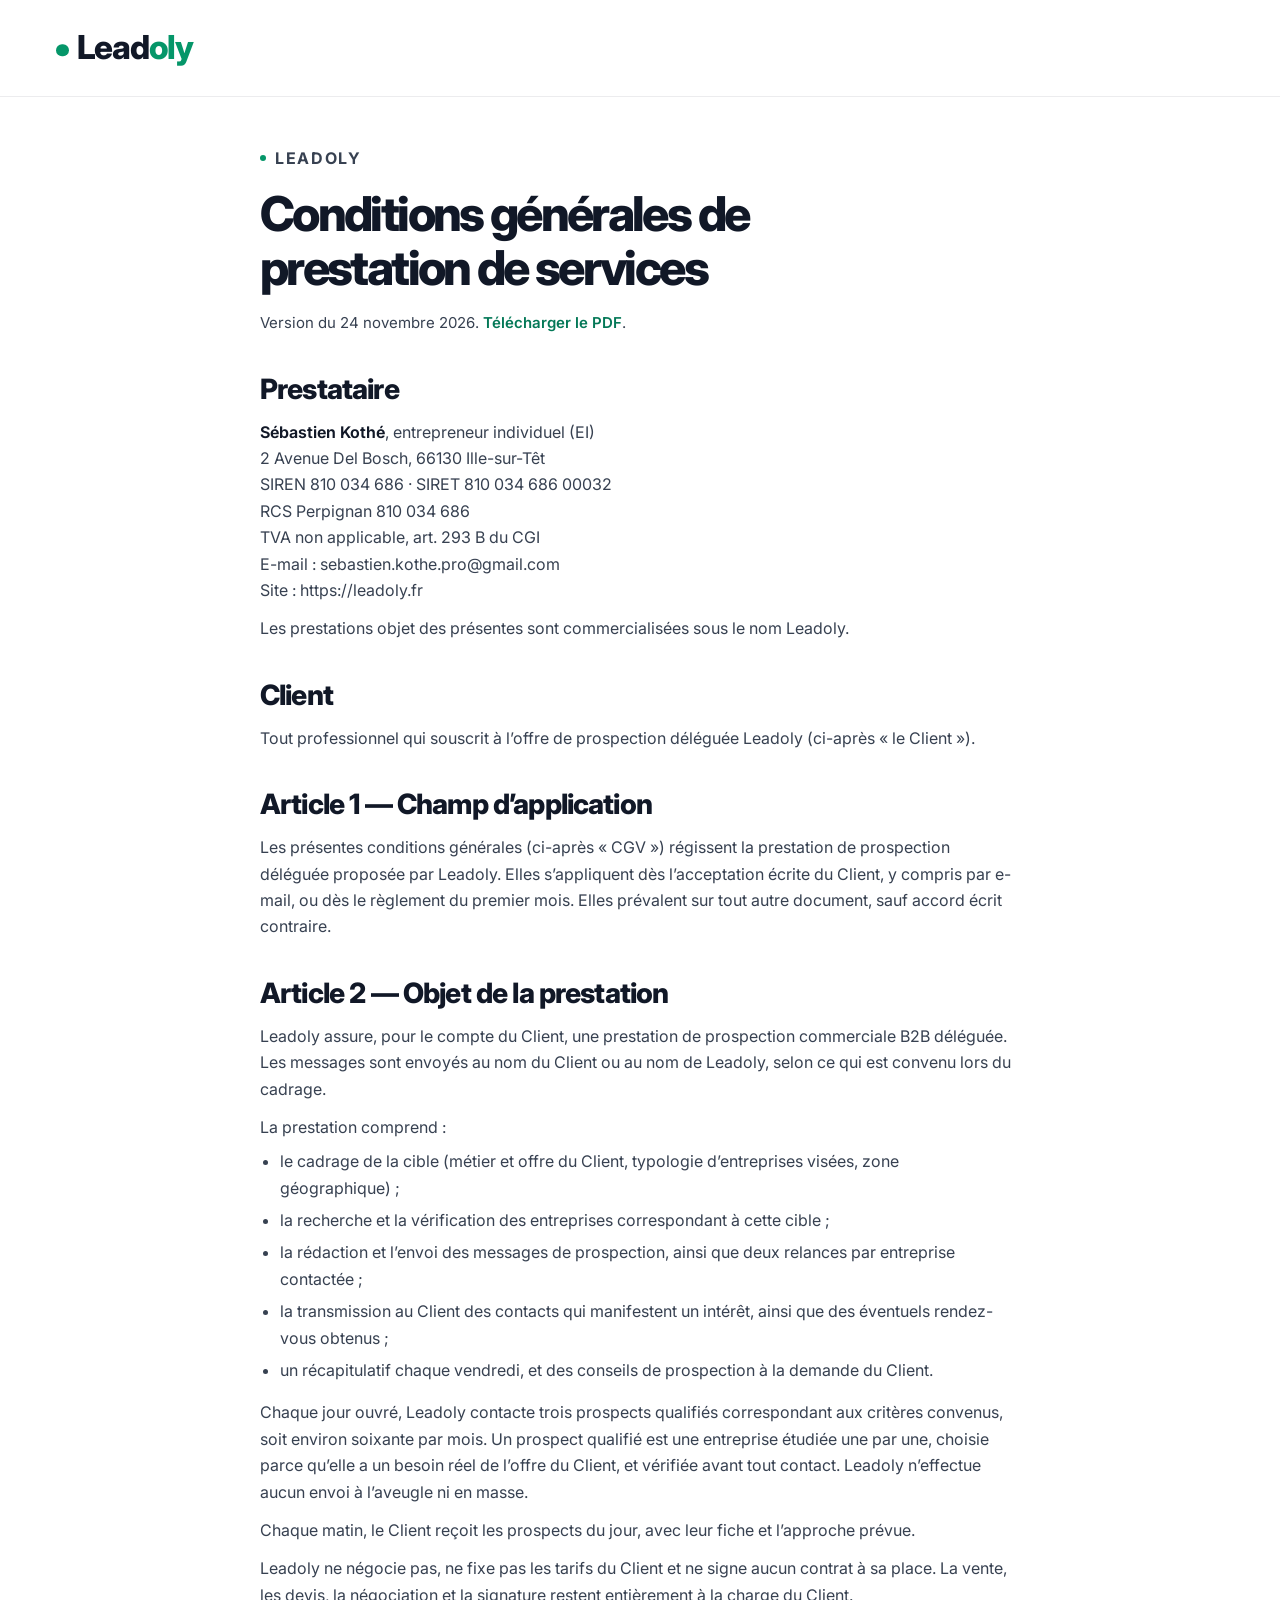
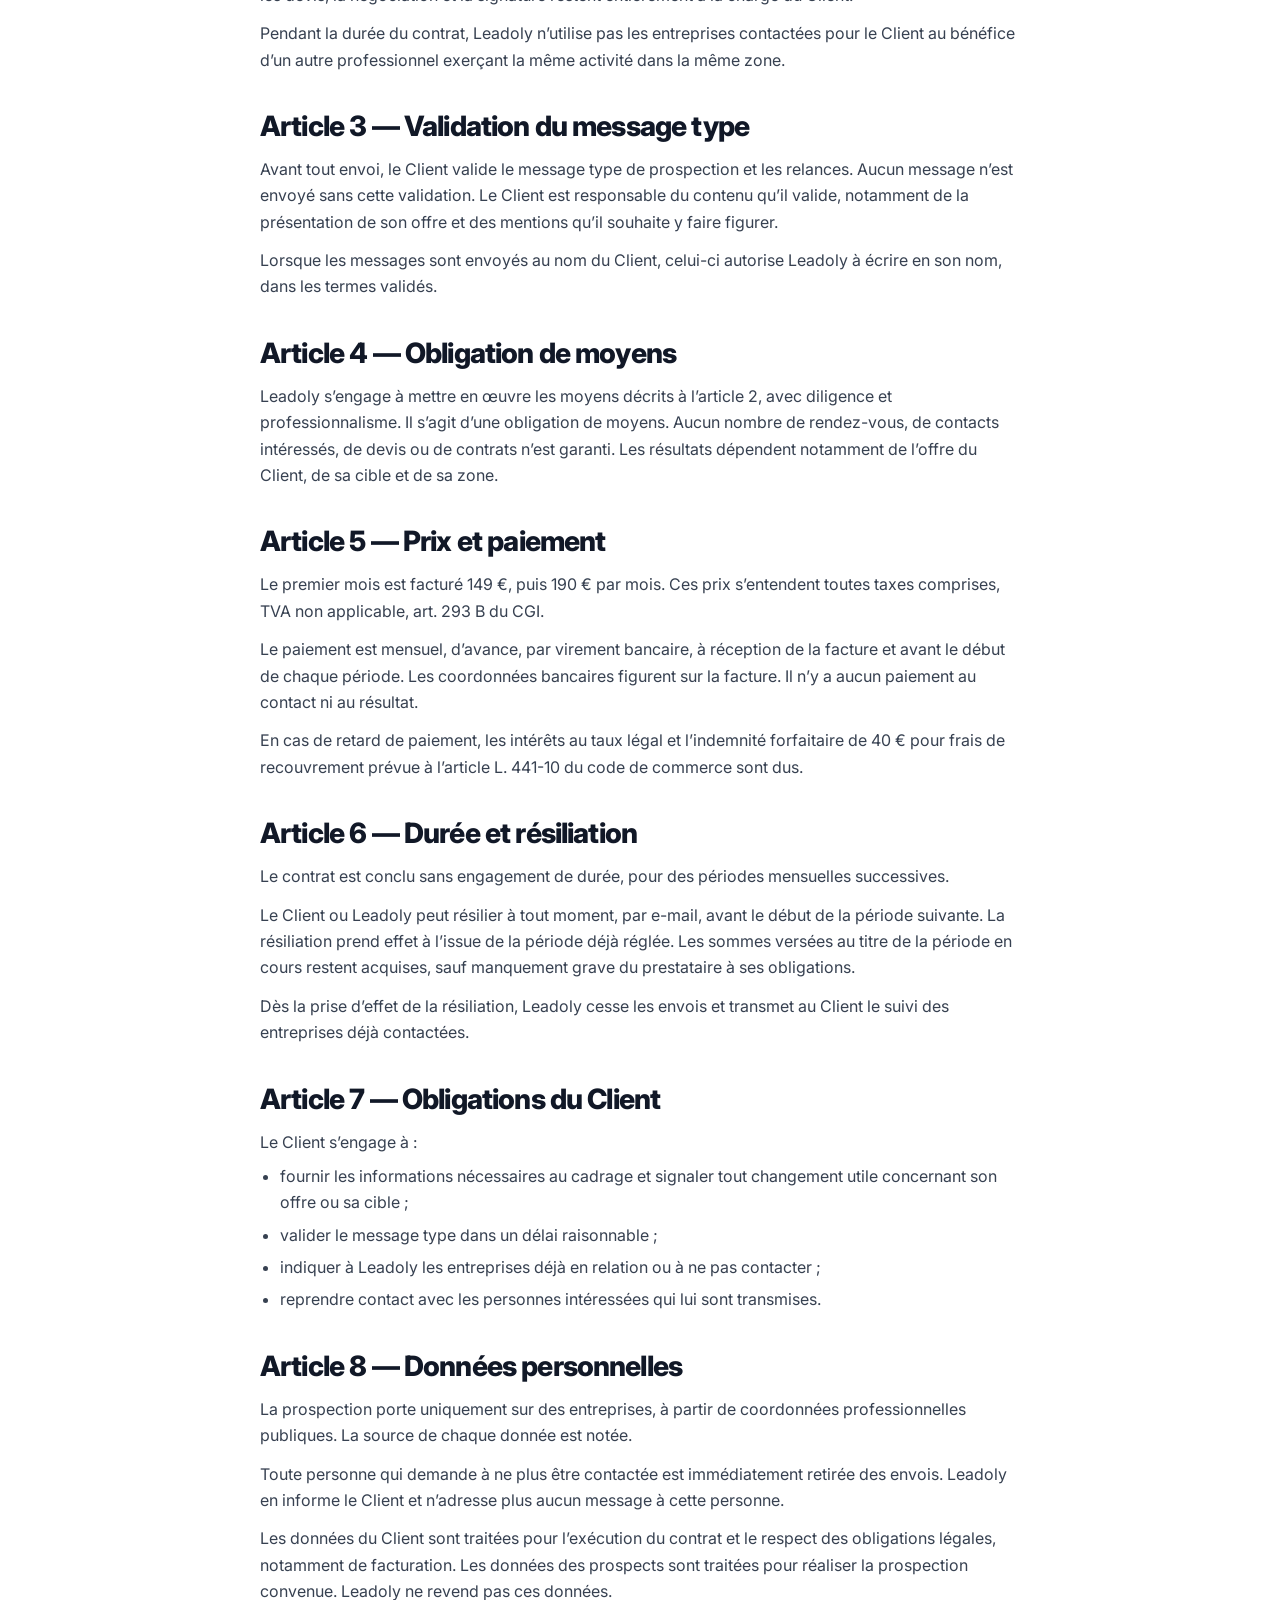
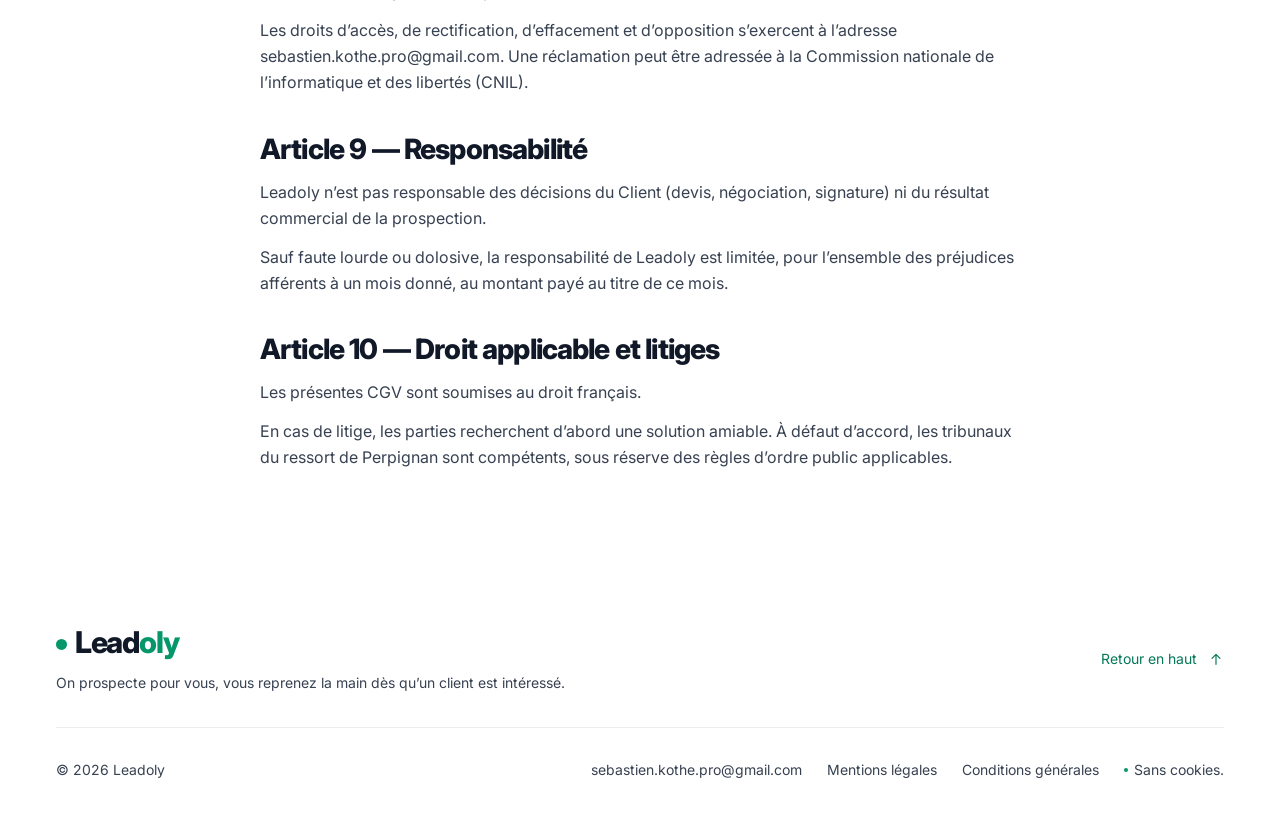
==== commit 54eb60fe: "Offre : 3 prospects qualifiés par jour ouvré (environ 60 par mois) Décision de Sébastien du 24/11/20" ====
--- a/cgv/index.html
+++ b/cgv/index.html
@@ -83,7 +83,8 @@
         <li>la transmission au Client des contacts qui manifestent un intérêt, ainsi que des éventuels rendez-vous obtenus ;</li>
         <li>un récapitulatif chaque vendredi, et des conseils de prospection à la demande du Client.</li>
       </ul>
-      <p>Chaque jour ouvré, Leadoly contacte deux entreprises correspondant aux critères convenus, soit environ soixante entreprises par mois.</p>
+      <p>Chaque jour ouvré, Leadoly contacte trois prospects qualifiés correspondant aux critères convenus, soit environ soixante par mois. Un prospect qualifié est une entreprise étudiée une par une, choisie parce qu’elle a un besoin réel de l’offre du Client, et vérifiée avant tout contact. Leadoly n’effectue aucun envoi à l’aveugle ni en masse.</p>
+      <p>Chaque matin, le Client reçoit les prospects du jour, avec leur fiche et l’approche prévue.</p>
       <p>Leadoly ne négocie pas, ne fixe pas les tarifs du Client et ne signe aucun contrat à sa place. La vente, les devis, la négociation et la signature restent entièrement à la charge du Client.</p>
       <p>Pendant la durée du contrat, Leadoly n’utilise pas les entreprises contactées pour le Client au bénéfice d’un autre professionnel exerçant la même activité dans la même zone.</p>
 
